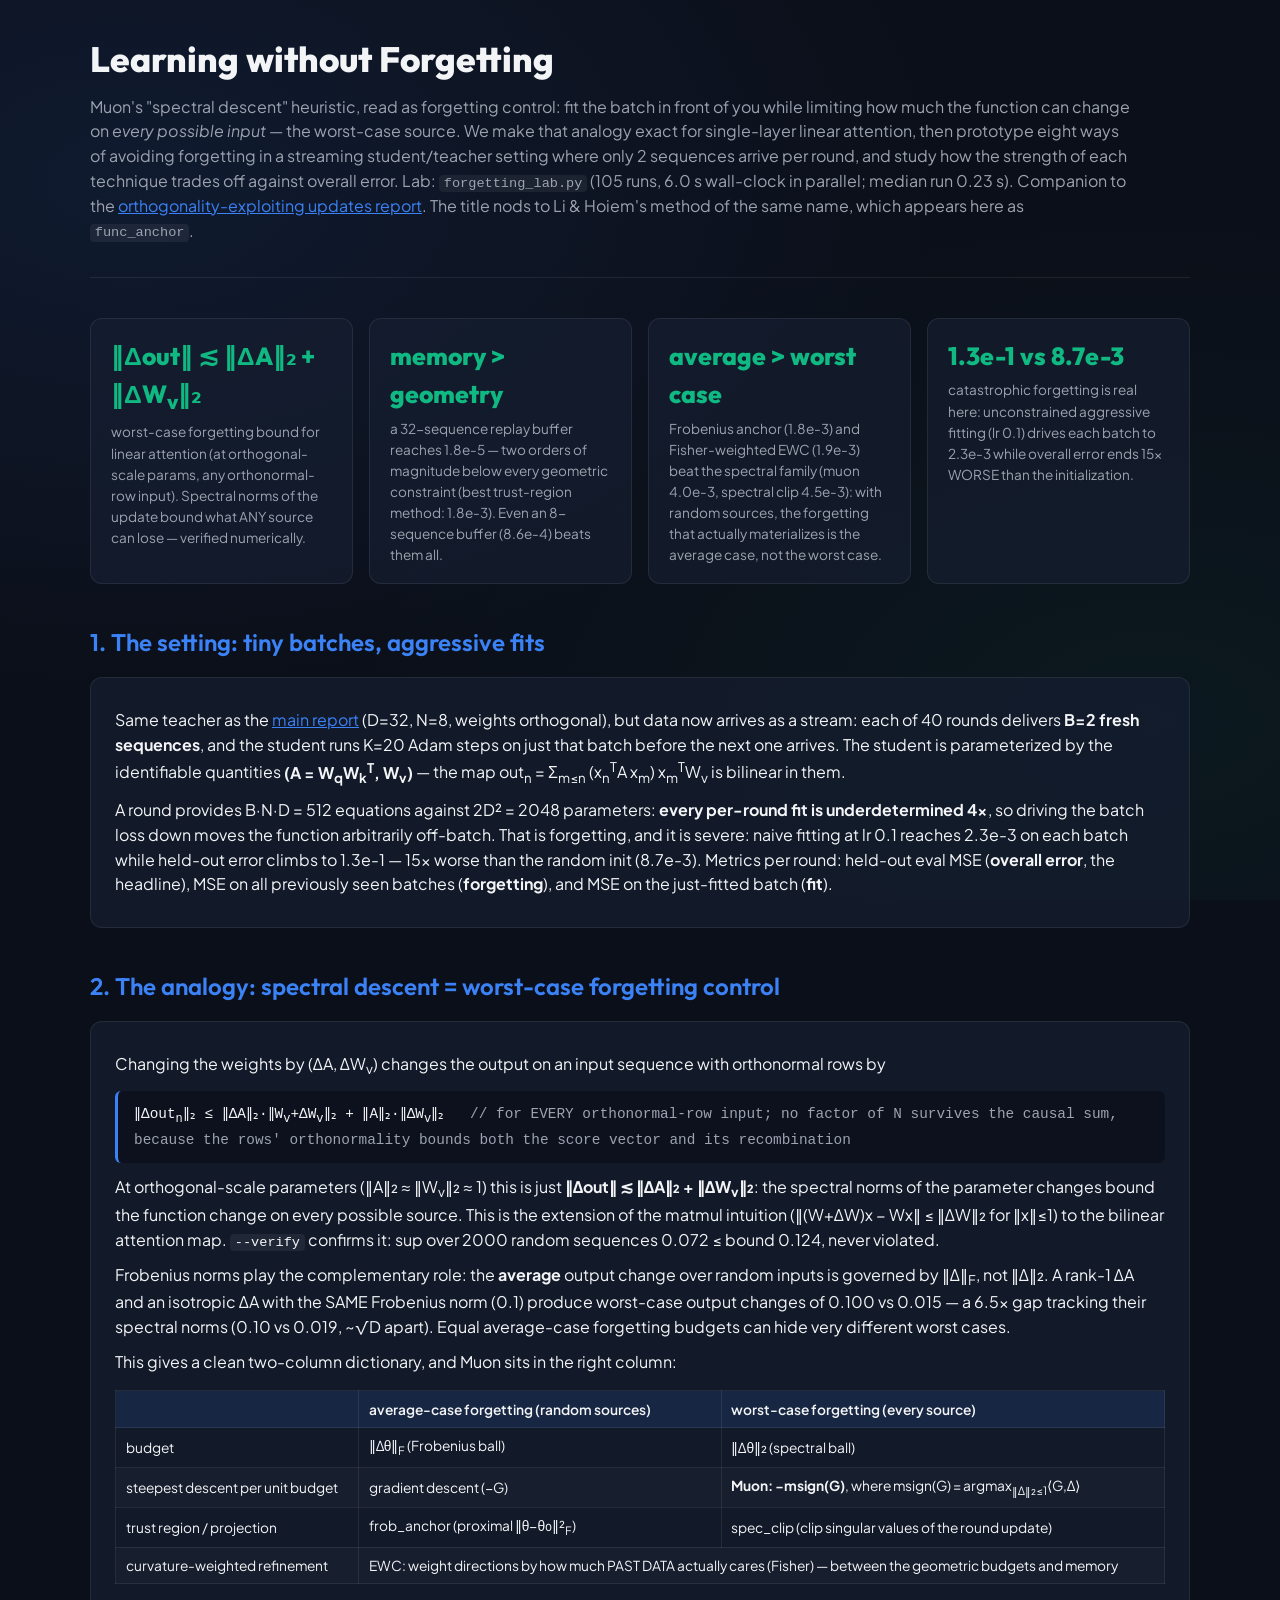
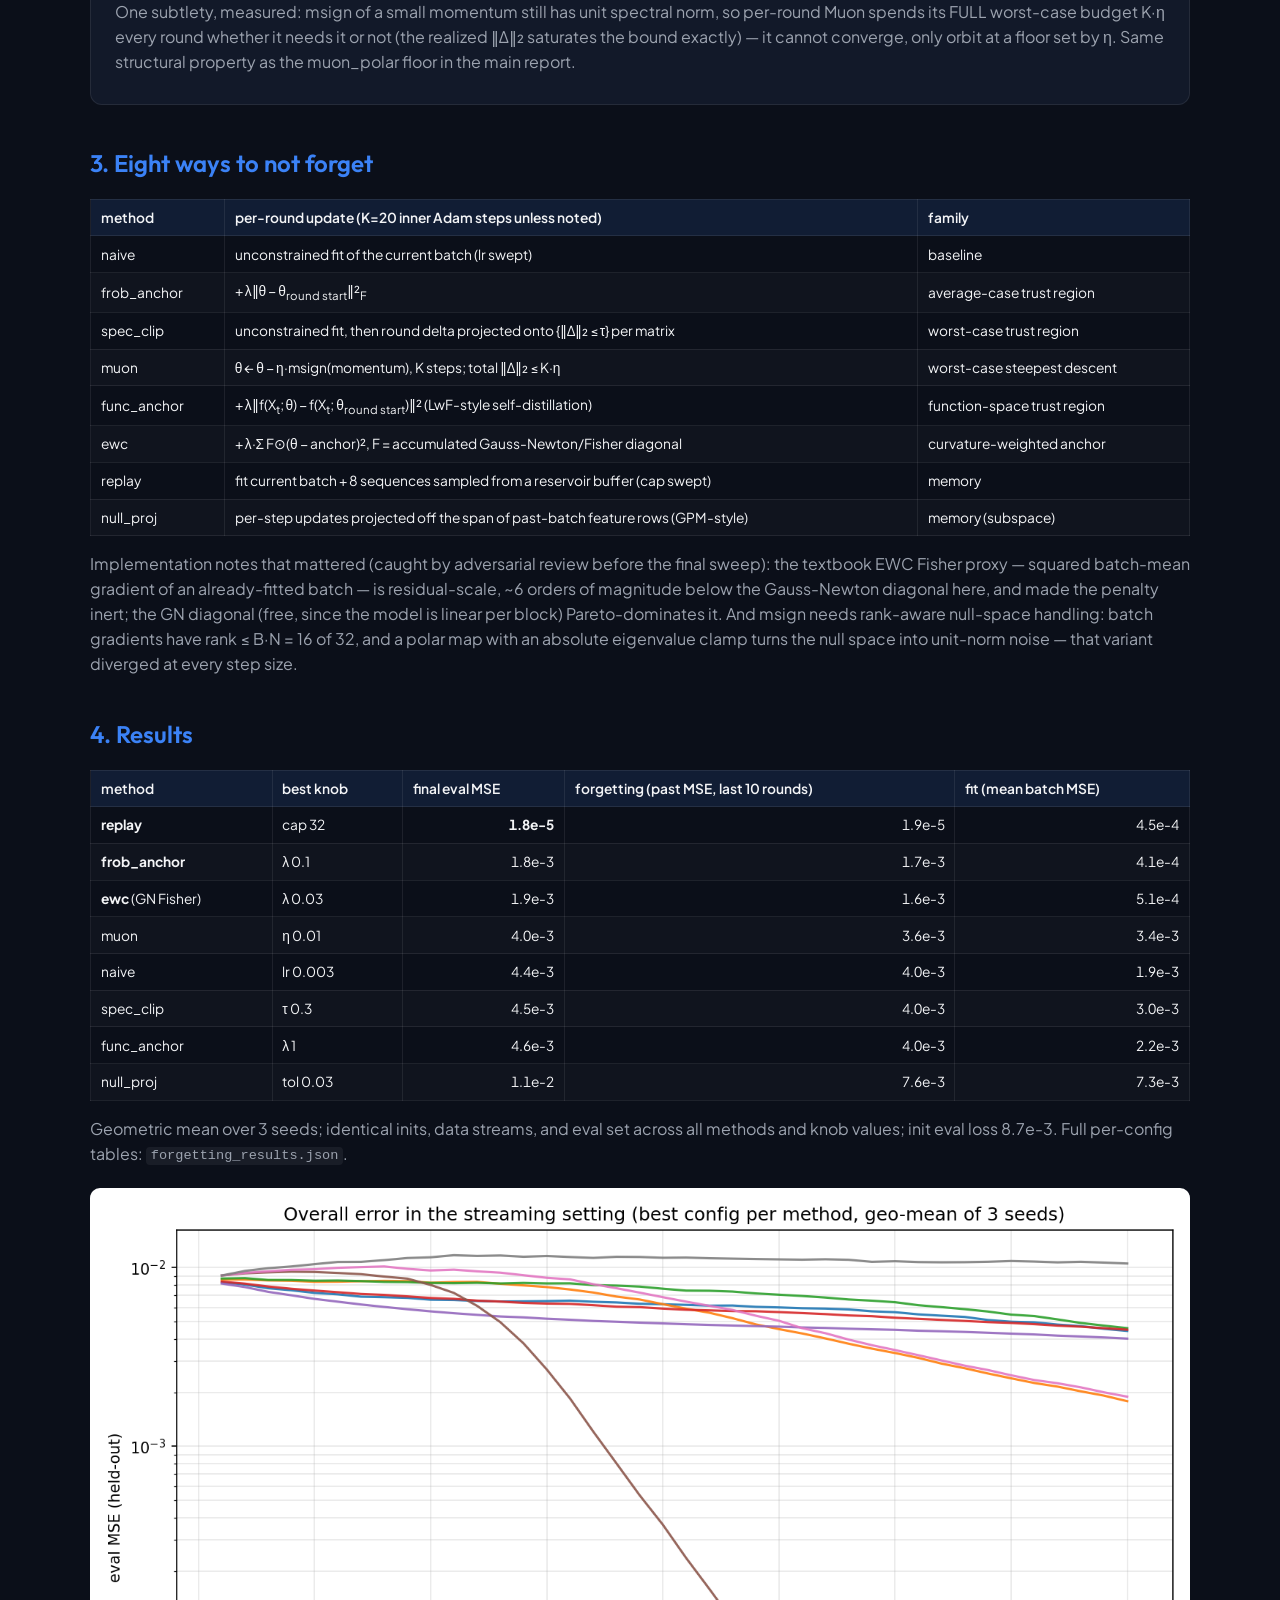
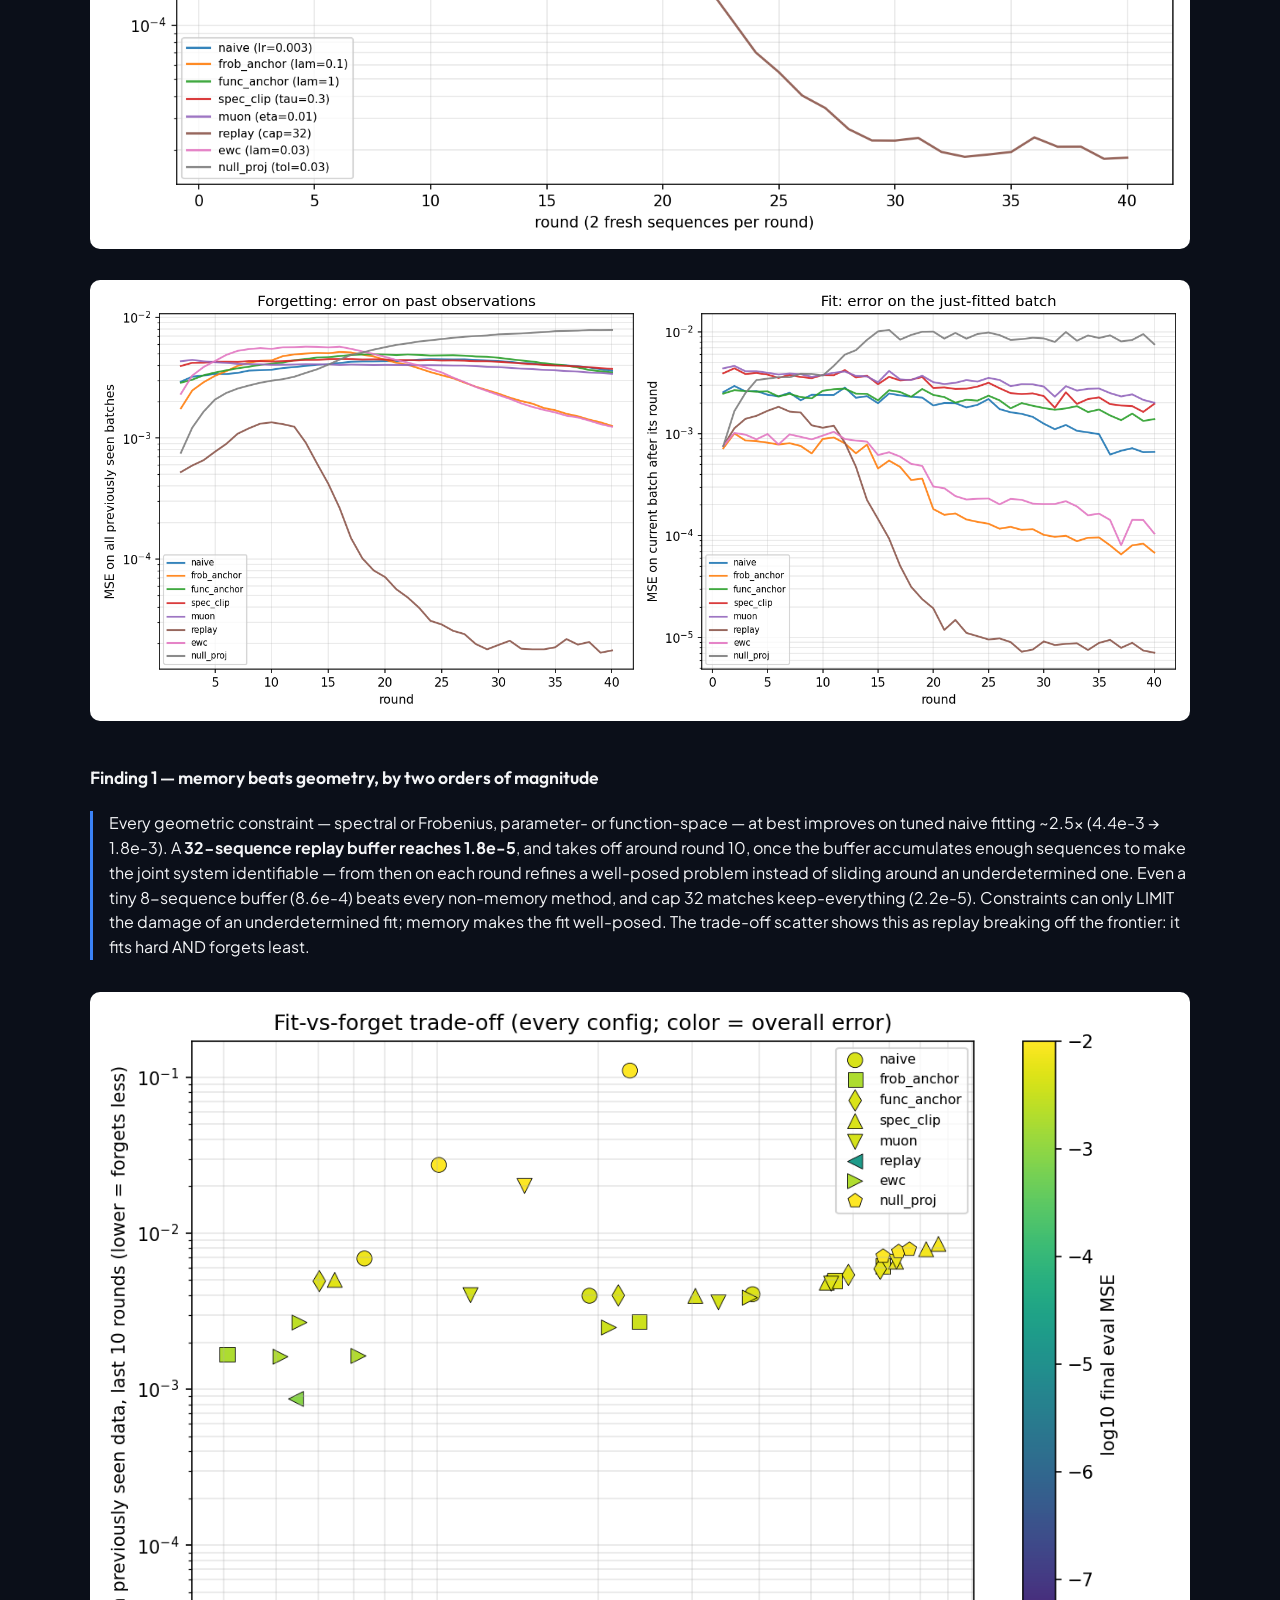
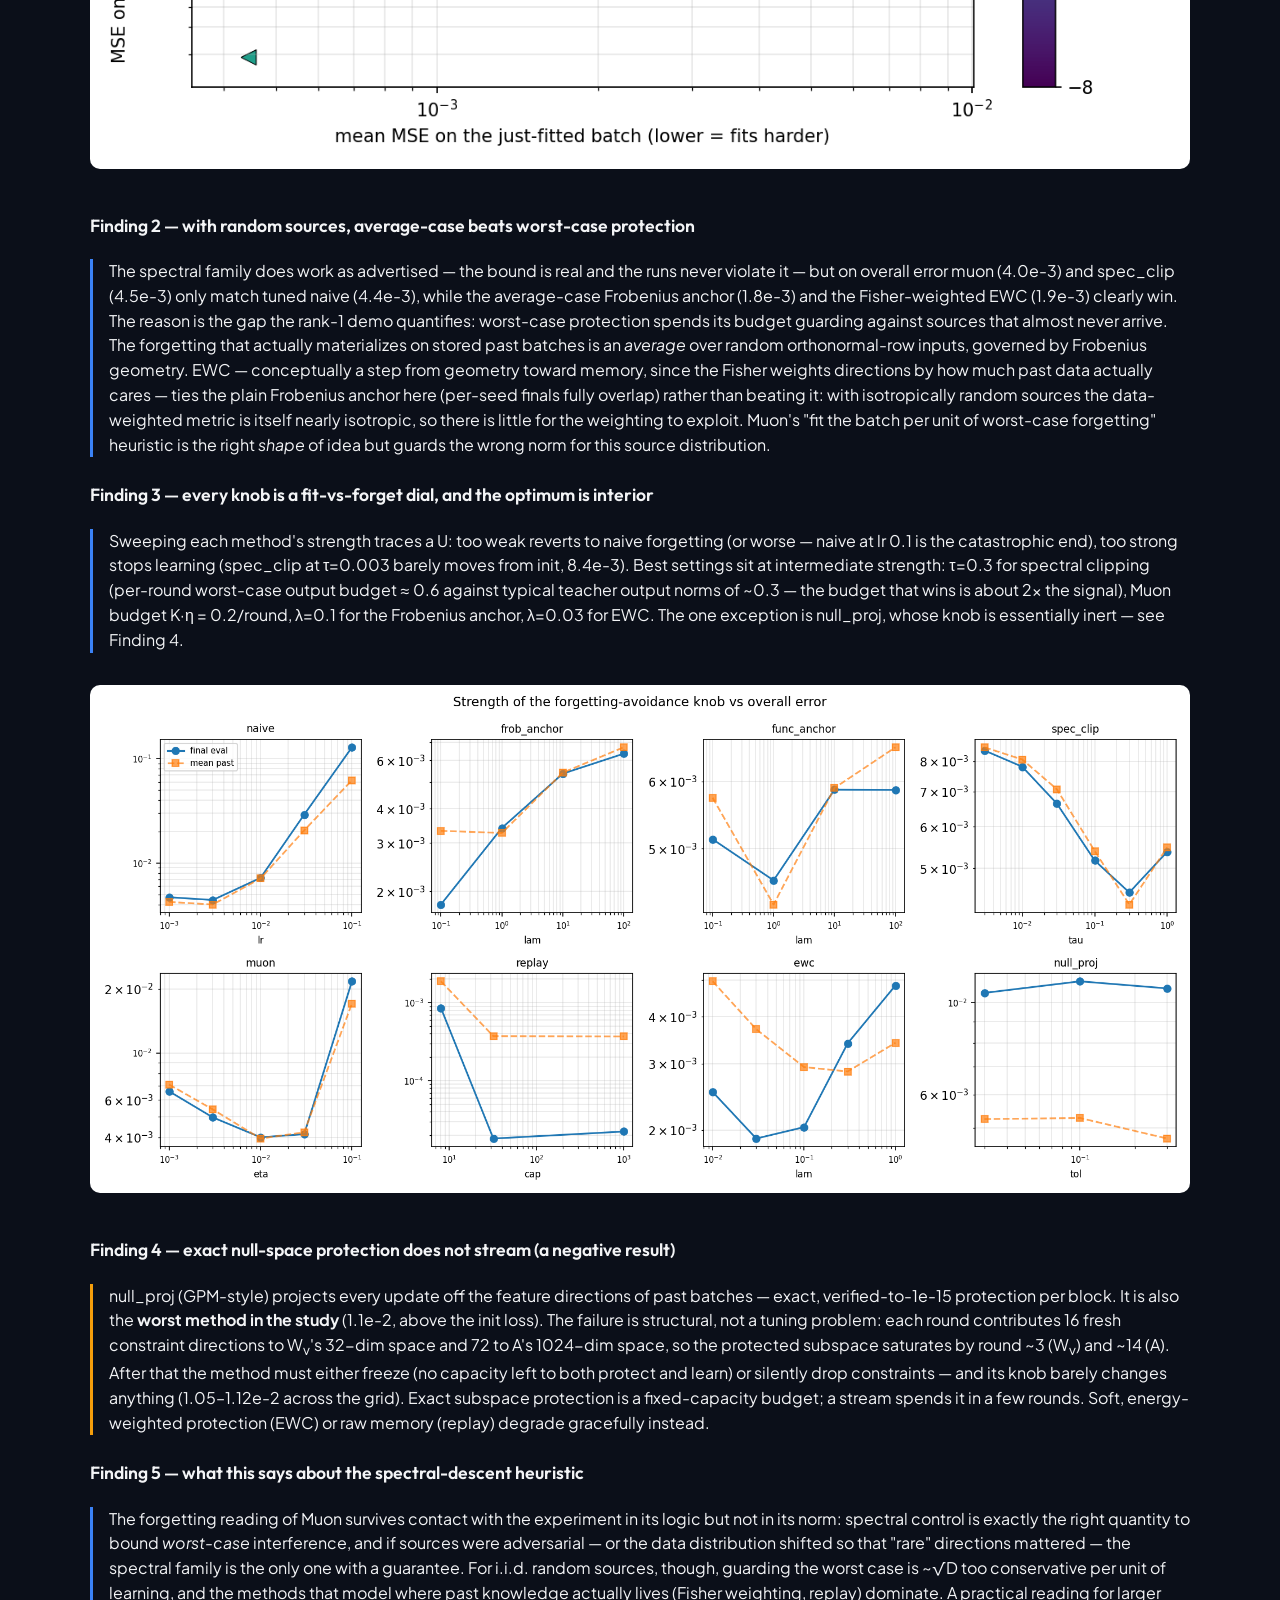
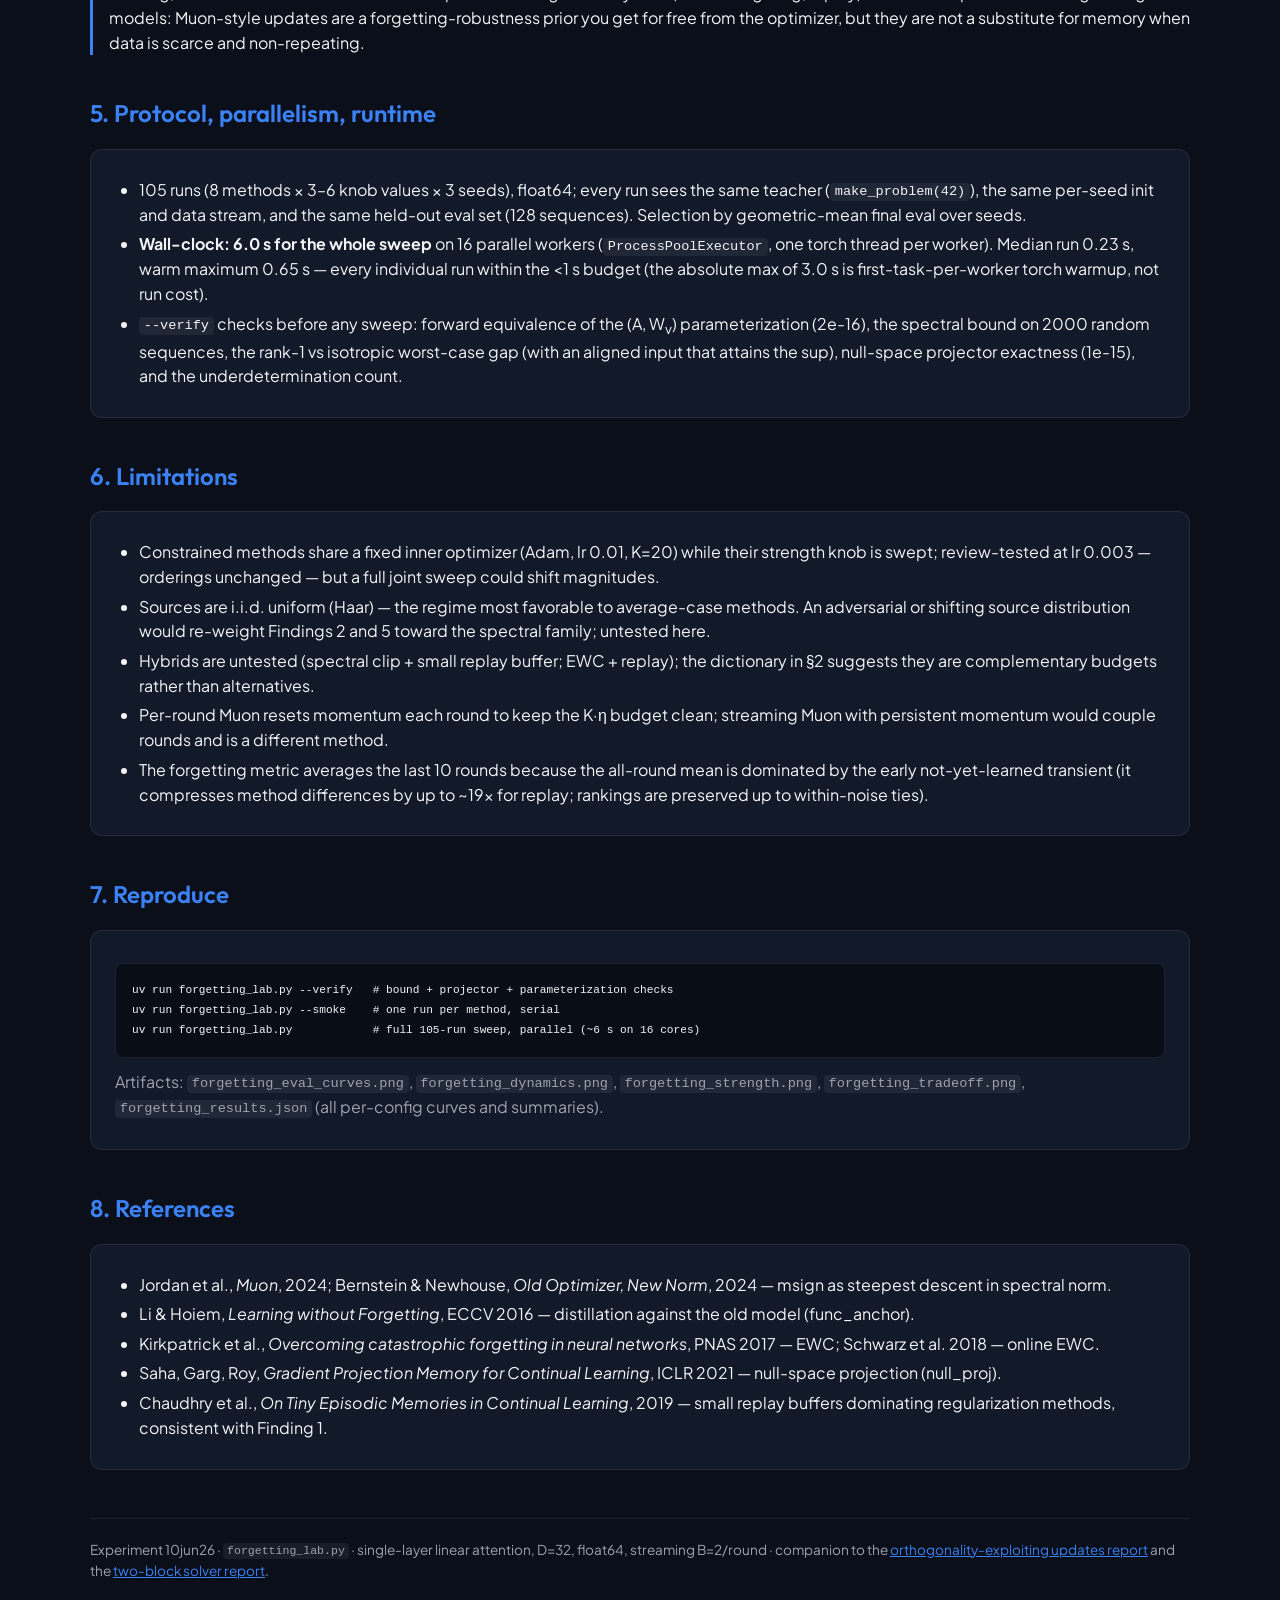
==== reports/forgetting_report.html @ 54e922e2 "Add Learning without Forgetting study (spectral descent as forgetting control) Streaming student/tea" ====
<!DOCTYPE html>
<html lang="en">
<head>
    <meta charset="UTF-8">
    <meta name="viewport" content="width=device-width, initial-scale=1.0">
    <title>Learning without Forgetting — Spectral Descent as Worst-Case Forgetting Control</title>
    <link rel="preconnect" href="https://fonts.googleapis.com">
    <link rel="preconnect" href="https://fonts.gstatic.com" crossorigin>
    <link href="https://fonts.googleapis.com/css2?family=Outfit:wght@300;400;600;800&family=Plus+Jakarta+Sans:wght@300;400;500;700&display=swap" rel="stylesheet">
    <style>
        :root {
            --bg-color: #0b0f19;
            --card-bg: rgba(22, 30, 49, 0.7);
            --card-border: rgba(255, 255, 255, 0.08);
            --text-color: #f3f4f6;
            --text-muted: #9ca3af;
            --accent-primary: #3b82f6;
            --accent-success: #10b981;
            --accent-warn: #f59e0b;
        }
        * { margin: 0; padding: 0; box-sizing: border-box; }
        body {
            background-color: var(--bg-color);
            background-image:
                radial-gradient(at 10% 20%, rgba(59, 130, 246, 0.1) 0px, transparent 50%),
                radial-gradient(at 90% 80%, rgba(16, 185, 129, 0.05) 0px, transparent 50%);
            background-attachment: fixed;
            color: var(--text-color);
            font-family: 'Plus Jakarta Sans', -apple-system, BlinkMacSystemFont, "Segoe UI", Roboto, sans-serif;
            min-height: 100vh;
            padding: 2rem;
            line-height: 1.55;
        }
        .container { max-width: 1100px; margin: 0 auto; }
        header { margin-bottom: 2.5rem; border-bottom: 1px solid var(--card-border); padding-bottom: 1.5rem; }
        h1 { font-family: 'Outfit', sans-serif; font-size: 2.2rem; font-weight: 800; }
        .subtitle { color: var(--text-muted); margin-top: 0.5rem; max-width: 65rem; }
        h2 { font-family: 'Outfit', sans-serif; font-size: 1.5rem; font-weight: 600; margin: 2.5rem 0 1rem; color: var(--accent-primary); }
        h3 { font-family: 'Outfit', sans-serif; font-size: 1.1rem; font-weight: 600; margin: 1.5rem 0 0.5rem; }
        p { margin: 0.6rem 0; }
        .muted { color: var(--text-muted); }
        .card { background: var(--card-bg); border: 1px solid var(--card-border); border-radius: 12px; padding: 1.25rem 1.5rem; margin: 1rem 0; }
        .tldr-grid { display: grid; grid-template-columns: repeat(auto-fit, minmax(240px, 1fr)); gap: 1rem; margin: 1rem 0; }
        .tldr-card { background: var(--card-bg); border: 1px solid var(--card-border); border-radius: 12px; padding: 1.1rem 1.25rem; }
        .tldr-card .big { font-family: 'Outfit', sans-serif; font-size: 1.55rem; font-weight: 800; color: var(--accent-success); }
        .tldr-card .label { color: var(--text-muted); font-size: 0.85rem; margin-top: 0.25rem; }
        table { border-collapse: collapse; width: 100%; margin: 1rem 0; font-size: 0.86rem; }
        th, td { border: 1px solid var(--card-border); padding: 0.45rem 0.6rem; text-align: left; }
        th { background: rgba(59, 130, 246, 0.12); font-weight: 600; }
        tr:nth-child(even) { background: rgba(255,255,255,0.02); }
        td.num { text-align: right; font-variant-numeric: tabular-nums; }
        code, .mono { font-family: ui-monospace, SFMono-Regular, Menlo, monospace; font-size: 0.85em;
            background: rgba(255,255,255,0.06); border-radius: 4px; padding: 0.1em 0.35em; }
        pre { background: rgba(0,0,0,0.45); border: 1px solid var(--card-border); border-radius: 8px;
            padding: 1rem; overflow-x: auto; font-size: 0.82rem; margin: 0.75rem 0; }
        pre code { background: none; padding: 0; }
        img.plot { width: 100%; border-radius: 10px; border: 1px solid var(--card-border); margin: 0.75rem 0; background: #fff; }
        .eq { background: rgba(0,0,0,0.3); border-left: 3px solid var(--accent-primary); border-radius: 6px;
            padding: 0.75rem 1rem; margin: 0.75rem 0; font-family: ui-monospace, SFMono-Regular, Menlo, monospace;
            font-size: 0.9rem; overflow-x: auto; }
        .finding { border-left: 3px solid var(--accent-primary); padding-left: 1rem; margin: 1.25rem 0; }
        .finding.warn { border-left-color: var(--accent-warn); }
        ul, ol { margin: 0.5rem 0 0.5rem 1.5rem; }
        li { margin: 0.3rem 0; }
        footer { margin-top: 3rem; border-top: 1px solid var(--card-border); padding-top: 1.25rem; color: var(--text-muted); font-size: 0.85rem; }
        a { color: var(--accent-primary); }
    </style>
</head>
<body>
<div class="container">

<header>
    <h1>Learning without Forgetting</h1>
    <p class="subtitle">
        Muon's "spectral descent" heuristic, read as forgetting control: fit the batch in front of you while
        limiting how much the function can change on <i>every possible input</i> — the worst-case source.
        We make that analogy exact for single-layer linear attention, then prototype eight ways of avoiding
        forgetting in a streaming student/teacher setting where only 2 sequences arrive per round, and study how
        the strength of each technique trades off against overall error.
        Lab: <code>forgetting_lab.py</code> (105 runs, 6.0&thinsp;s wall-clock in parallel; median run 0.23&thinsp;s).
        Companion to the <a href="ortho_updates_report.html">orthogonality-exploiting updates report</a>.
        The title nods to Li &amp; Hoiem's method of the same name, which appears here as <code>func_anchor</code>.
    </p>
</header>

<div class="tldr-grid">
    <div class="tldr-card">
        <div class="big">‖Δout‖ ≲ ‖ΔA‖₂ + ‖ΔW<sub>v</sub>‖₂</div>
        <div class="label">worst-case forgetting bound for linear attention (at orthogonal-scale params, any
        orthonormal-row input). Spectral norms of the update bound what ANY source can lose — verified numerically.</div>
    </div>
    <div class="tldr-card">
        <div class="big">memory &gt; geometry</div>
        <div class="label">a 32-sequence replay buffer reaches 1.8e-5 — two orders of magnitude below every
        geometric constraint (best trust-region method: 1.8e-3). Even an 8-sequence buffer (8.6e-4) beats them all.</div>
    </div>
    <div class="tldr-card">
        <div class="big">average &gt; worst case</div>
        <div class="label">Frobenius anchor (1.8e-3) and Fisher-weighted EWC (1.9e-3) beat the spectral family
        (muon 4.0e-3, spectral clip 4.5e-3): with random sources, the forgetting that actually materializes is
        the average case, not the worst case.</div>
    </div>
    <div class="tldr-card">
        <div class="big">1.3e-1 vs 8.7e-3</div>
        <div class="label">catastrophic forgetting is real here: unconstrained aggressive fitting (lr 0.1) drives each
        batch to 2.3e-3 while overall error ends 15x WORSE than the initialization.</div>
    </div>
</div>

<h2>1. The setting: tiny batches, aggressive fits</h2>
<div class="card">
    <p>
        Same teacher as the <a href="ortho_updates_report.html">main report</a> (D=32, N=8, weights orthogonal),
        but data now arrives as a stream: each of 40 rounds delivers <b>B=2 fresh sequences</b>, and the student
        runs K=20 Adam steps on just that batch before the next one arrives. The student is parameterized by the
        identifiable quantities <b>(A = W<sub>q</sub>W<sub>k</sub><sup>T</sup>, W<sub>v</sub>)</b> — the map
        out<sub>n</sub> = Σ<sub>m≤n</sub> (x<sub>n</sub><sup>T</sup>A x<sub>m</sub>) x<sub>m</sub><sup>T</sup>W<sub>v</sub>
        is bilinear in them.
    </p>
    <p>
        A round provides B·N·D = 512 equations against 2D² = 2048 parameters: <b>every per-round fit is
        underdetermined 4x</b>, so driving the batch loss down moves the function arbitrarily off-batch. That is
        forgetting, and it is severe: naive fitting at lr 0.1 reaches 2.3e-3 on each batch while held-out error
        climbs to 1.3e-1 — 15x worse than the random init (8.7e-3). Metrics per round: held-out eval MSE
        (<b>overall error</b>, the headline), MSE on all previously seen batches (<b>forgetting</b>), and MSE on the
        just-fitted batch (<b>fit</b>).
    </p>
</div>

<h2>2. The analogy: spectral descent = worst-case forgetting control</h2>
<div class="card">
    <p>
        Changing the weights by (ΔA, ΔW<sub>v</sub>) changes the output on an input sequence with orthonormal rows by
    </p>
    <div class="eq">‖Δout<sub>n</sub>‖₂ ≤ ‖ΔA‖₂·‖W<sub>v</sub>+ΔW<sub>v</sub>‖₂ + ‖A‖₂·‖ΔW<sub>v</sub>‖₂
        &nbsp;&nbsp;<span class="muted">// for EVERY orthonormal-row input; no factor of N survives the causal sum,
        because the rows' orthonormality bounds both the score vector and its recombination</span></div>
    <p>
        At orthogonal-scale parameters (‖A‖₂ ≈ ‖W<sub>v</sub>‖₂ ≈ 1) this is just
        <b>‖Δout‖ ≲ ‖ΔA‖₂ + ‖ΔW<sub>v</sub>‖₂</b>: the spectral norms of the parameter changes bound the
        function change on every possible source. This is the extension of the matmul intuition
        (‖(W+ΔW)x − Wx‖ ≤ ‖ΔW‖₂ for ‖x‖≤1) to the bilinear attention map. <code>--verify</code> confirms it:
        sup over 2000 random sequences 0.072 ≤ bound 0.124, never violated.
    </p>
    <p>
        Frobenius norms play the complementary role: the <b>average</b> output change over random inputs is governed
        by ‖Δ‖<sub>F</sub>, not ‖Δ‖₂. A rank-1 ΔA and an isotropic ΔA with the SAME Frobenius norm (0.1) produce
        worst-case output changes of 0.100 vs 0.015 — a 6.5x gap tracking their spectral norms (0.10 vs 0.019, ~√D apart).
        Equal average-case forgetting budgets can hide very different worst cases.
    </p>
    <p>This gives a clean two-column dictionary, and Muon sits in the right column:</p>
    <table>
        <thead><tr><th></th><th>average-case forgetting (random sources)</th><th>worst-case forgetting (every source)</th></tr></thead>
        <tbody>
        <tr><td>budget</td><td>‖Δθ‖<sub>F</sub> (Frobenius ball)</td><td>‖Δθ‖₂ (spectral ball)</td></tr>
        <tr><td>steepest descent per unit budget</td><td>gradient descent (−G)</td><td><b>Muon: −msign(G)</b>, where msign(G) = argmax<sub>‖Δ‖₂≤1</sub>⟨G,Δ⟩</td></tr>
        <tr><td>trust region / projection</td><td>frob_anchor (proximal ‖θ−θ₀‖²<sub>F</sub>)</td><td>spec_clip (clip singular values of the round update)</td></tr>
        <tr><td>curvature-weighted refinement</td><td colspan="2">EWC: weight directions by how much PAST DATA actually cares (Fisher) — between the geometric budgets and memory</td></tr>
        </tbody>
    </table>
    <p class="muted">
        One subtlety, measured: msign of a small momentum still has unit spectral norm, so per-round Muon spends its
        FULL worst-case budget K·η every round whether it needs it or not (the realized ‖Δ‖₂ saturates the bound
        exactly) — it cannot converge, only orbit at a floor set by η. Same structural property as the muon_polar
        floor in the main report.
    </p>
</div>

<h2>3. Eight ways to not forget</h2>
<table>
    <thead><tr><th>method</th><th>per-round update (K=20 inner Adam steps unless noted)</th><th>family</th></tr></thead>
    <tbody>
    <tr><td>naive</td><td>unconstrained fit of the current batch (lr swept)</td><td>baseline</td></tr>
    <tr><td>frob_anchor</td><td>+ λ‖θ − θ<sub>round start</sub>‖²<sub>F</sub></td><td>average-case trust region</td></tr>
    <tr><td>spec_clip</td><td>unconstrained fit, then round delta projected onto {‖Δ‖₂ ≤ τ} per matrix</td><td>worst-case trust region</td></tr>
    <tr><td>muon</td><td>θ ← θ − η·msign(momentum), K steps; total ‖Δ‖₂ ≤ K·η</td><td>worst-case steepest descent</td></tr>
    <tr><td>func_anchor</td><td>+ λ‖f(X<sub>t</sub>; θ) − f(X<sub>t</sub>; θ<sub>round start</sub>)‖² (LwF-style self-distillation)</td><td>function-space trust region</td></tr>
    <tr><td>ewc</td><td>+ λ·Σ F⊙(θ − anchor)², F = accumulated Gauss-Newton/Fisher diagonal</td><td>curvature-weighted anchor</td></tr>
    <tr><td>replay</td><td>fit current batch + 8 sequences sampled from a reservoir buffer (cap swept)</td><td>memory</td></tr>
    <tr><td>null_proj</td><td>per-step updates projected off the span of past-batch feature rows (GPM-style)</td><td>memory (subspace)</td></tr>
    </tbody>
</table>
<p class="muted">
    Implementation notes that mattered (caught by adversarial review before the final sweep): the textbook EWC
    Fisher proxy — squared batch-mean gradient of an already-fitted batch — is residual-scale, ~6 orders of
    magnitude below the Gauss-Newton diagonal here, and made the penalty inert; the GN diagonal (free, since the
    model is linear per block) Pareto-dominates it. And msign needs rank-aware null-space handling: batch gradients
    have rank ≤ B·N = 16 of 32, and a polar map with an absolute eigenvalue clamp turns the null space into
    unit-norm noise — that variant diverged at every step size.
</p>

<h2>4. Results</h2>
<table>
    <thead><tr><th>method</th><th>best knob</th><th class="num">final eval MSE</th>
        <th class="num">forgetting (past MSE, last 10 rounds)</th><th class="num">fit (mean batch MSE)</th></tr></thead>
    <tbody>
    <tr><td><b>replay</b></td><td>cap 32</td><td class="num"><b>1.8e-5</b></td><td class="num">1.9e-5</td><td class="num">4.5e-4</td></tr>
    <tr><td><b>frob_anchor</b></td><td>λ 0.1</td><td class="num">1.8e-3</td><td class="num">1.7e-3</td><td class="num">4.1e-4</td></tr>
    <tr><td><b>ewc</b> (GN Fisher)</td><td>λ 0.03</td><td class="num">1.9e-3</td><td class="num">1.6e-3</td><td class="num">5.1e-4</td></tr>
    <tr><td>muon</td><td>η 0.01</td><td class="num">4.0e-3</td><td class="num">3.6e-3</td><td class="num">3.4e-3</td></tr>
    <tr><td>naive</td><td>lr 0.003</td><td class="num">4.4e-3</td><td class="num">4.0e-3</td><td class="num">1.9e-3</td></tr>
    <tr><td>spec_clip</td><td>τ 0.3</td><td class="num">4.5e-3</td><td class="num">4.0e-3</td><td class="num">3.0e-3</td></tr>
    <tr><td>func_anchor</td><td>λ 1</td><td class="num">4.6e-3</td><td class="num">4.0e-3</td><td class="num">2.2e-3</td></tr>
    <tr><td>null_proj</td><td>tol 0.03</td><td class="num">1.1e-2</td><td class="num">7.6e-3</td><td class="num">7.3e-3</td></tr>
    </tbody>
</table>
<p class="muted">Geometric mean over 3 seeds; identical inits, data streams, and eval set across all methods and
knob values; init eval loss 8.7e-3. Full per-config tables: <code>forgetting_results.json</code>.</p>

<img class="plot" src="forgetting_eval_curves.png" alt="Overall error over rounds per method">
<img class="plot" src="forgetting_dynamics.png" alt="Forgetting and fit dynamics">

<h3>Finding 1 — memory beats geometry, by two orders of magnitude</h3>
<div class="finding">
    <p>
        Every geometric constraint — spectral or Frobenius, parameter- or function-space — at best improves on
        tuned naive fitting ~2.5x (4.4e-3 → 1.8e-3). A <b>32-sequence replay buffer reaches 1.8e-5</b>,
        and takes off around round 10, once the buffer accumulates enough sequences to make the joint system
        identifiable — from then on each round refines a well-posed problem instead of sliding around an
        underdetermined one. Even a tiny 8-sequence buffer (8.6e-4) beats every non-memory method, and cap 32
        matches keep-everything (2.2e-5). Constraints can only LIMIT the damage of an underdetermined fit;
        memory makes the fit well-posed. The trade-off scatter shows this as replay breaking off the frontier:
        it fits hard AND forgets least.
    </p>
</div>
<img class="plot" src="forgetting_tradeoff.png" alt="Fit vs forget trade-off across all configs">

<h3>Finding 2 — with random sources, average-case beats worst-case protection</h3>
<div class="finding">
    <p>
        The spectral family does work as advertised — the bound is real and the runs never violate it — but on
        overall error muon (4.0e-3) and spec_clip (4.5e-3) only match tuned naive (4.4e-3), while the
        average-case Frobenius anchor (1.8e-3) and the Fisher-weighted EWC (1.9e-3) clearly win.
        The reason is the gap the rank-1 demo quantifies: worst-case protection spends its budget guarding
        against sources that almost never arrive. The forgetting that actually materializes on stored past
        batches is an <i>average</i> over random orthonormal-row inputs, governed by Frobenius geometry. EWC —
        conceptually a step from geometry toward memory, since the Fisher weights directions by how much past data
        actually cares — ties the plain Frobenius anchor here (per-seed finals fully overlap) rather than beating
        it: with isotropically random sources the data-weighted metric is itself nearly isotropic, so there is
        little for the weighting to exploit. Muon's "fit the batch per unit of worst-case forgetting" heuristic is
        the right <i>shape</i> of idea but guards the wrong norm for this source distribution.
    </p>
</div>

<h3>Finding 3 — every knob is a fit-vs-forget dial, and the optimum is interior</h3>
<div class="finding">
    <p>
        Sweeping each method's strength traces a U: too weak reverts to naive forgetting (or worse — naive at lr 0.1
        is the catastrophic end), too strong stops learning (spec_clip at τ=0.003 barely moves from init, 8.4e-3).
        Best settings sit at intermediate strength: τ=0.3 for spectral clipping (per-round worst-case output budget
        ≈ 0.6 against typical teacher output norms of ~0.3 — the budget that wins is about 2x the signal),
        Muon budget K·η = 0.2/round, λ=0.1 for the Frobenius anchor, λ=0.03 for EWC. The one exception is
        null_proj, whose knob is essentially inert — see Finding 4.
    </p>
</div>
<img class="plot" src="forgetting_strength.png" alt="Strength of each knob vs overall error">

<h3>Finding 4 — exact null-space protection does not stream (a negative result)</h3>
<div class="finding warn">
    <p>
        null_proj (GPM-style) projects every update off the feature directions of past batches — exact,
        verified-to-1e-15 protection per block. It is also the <b>worst method in the study</b> (1.1e-2, above the
        init loss). The failure is structural, not a tuning problem: each round contributes 16 fresh constraint
        directions to W<sub>v</sub>'s 32-dim space and 72 to A's 1024-dim space, so the protected subspace
        saturates by round ~3 (W<sub>v</sub>) and ~14 (A). After that the method must either freeze (no capacity
        left to both protect and learn) or silently drop constraints — and its knob barely changes anything
        (1.05–1.12e-2 across the grid). Exact subspace protection is a fixed-capacity budget; a stream spends it
        in a few rounds. Soft, energy-weighted protection (EWC) or raw memory (replay) degrade gracefully instead.
    </p>
</div>

<h3>Finding 5 — what this says about the spectral-descent heuristic</h3>
<div class="finding">
    <p>
        The forgetting reading of Muon survives contact with the experiment in its logic but not in its norm:
        spectral control is exactly the right quantity to bound <i>worst-case</i> interference, and if sources were
        adversarial — or the data distribution shifted so that "rare" directions mattered — the spectral family is
        the only one with a guarantee. For i.i.d. random sources, though, guarding the worst case is ~√D too
        conservative per unit of learning, and the methods that model where past knowledge actually lives
        (Fisher weighting, replay) dominate. A practical reading for larger models: Muon-style updates are a
        forgetting-robustness prior you get for free from the optimizer, but they are not a substitute for memory
        when data is scarce and non-repeating.
    </p>
</div>

<h2>5. Protocol, parallelism, runtime</h2>
<div class="card">
    <ul>
        <li>105 runs (8 methods × 3–6 knob values × 3 seeds), float64; every run sees the same teacher
            (<code>make_problem(42)</code>), the same per-seed init and data stream, and the same held-out eval set
            (128 sequences). Selection by geometric-mean final eval over seeds.</li>
        <li><b>Wall-clock: 6.0&thinsp;s for the whole sweep</b> on 16 parallel workers
            (<code>ProcessPoolExecutor</code>, one torch thread per worker). Median run 0.23&thinsp;s, warm maximum
            0.65&thinsp;s — every individual run within the &lt;1&thinsp;s budget (the absolute max of 3.0&thinsp;s
            is first-task-per-worker torch warmup, not run cost).</li>
        <li><code>--verify</code> checks before any sweep: forward equivalence of the (A, W<sub>v</sub>)
            parameterization (2e-16), the spectral bound on 2000 random sequences, the rank-1 vs isotropic
            worst-case gap (with an aligned input that attains the sup), null-space projector exactness (1e-15),
            and the underdetermination count.</li>
    </ul>
</div>

<h2>6. Limitations</h2>
<div class="card">
    <ul>
        <li>Constrained methods share a fixed inner optimizer (Adam, lr 0.01, K=20) while their strength knob is
            swept; review-tested at lr 0.003 — orderings unchanged — but a full joint sweep could shift magnitudes.</li>
        <li>Sources are i.i.d. uniform (Haar) — the regime most favorable to average-case methods. An adversarial or
            shifting source distribution would re-weight Findings 2 and 5 toward the spectral family; untested here.</li>
        <li>Hybrids are untested (spectral clip + small replay buffer; EWC + replay); the dictionary in §2 suggests
            they are complementary budgets rather than alternatives.</li>
        <li>Per-round Muon resets momentum each round to keep the K·η budget clean; streaming Muon with persistent
            momentum would couple rounds and is a different method.</li>
        <li>The forgetting metric averages the last 10 rounds because the all-round mean is dominated by the early
            not-yet-learned transient (it compresses method differences by up to ~19x for replay; rankings are
            preserved up to within-noise ties).</li>
    </ul>
</div>

<h2>7. Reproduce</h2>
<div class="card">
<pre><code>uv run forgetting_lab.py --verify   # bound + projector + parameterization checks
uv run forgetting_lab.py --smoke    # one run per method, serial
uv run forgetting_lab.py            # full 105-run sweep, parallel (~6 s on 16 cores)</code></pre>
<p class="muted">
    Artifacts: <code>forgetting_eval_curves.png</code>, <code>forgetting_dynamics.png</code>,
    <code>forgetting_strength.png</code>, <code>forgetting_tradeoff.png</code>,
    <code>forgetting_results.json</code> (all per-config curves and summaries).
</p>
</div>

<h2>8. References</h2>
<div class="card">
<ul>
    <li>Jordan et al., <i>Muon</i>, 2024; Bernstein &amp; Newhouse, <i>Old Optimizer, New Norm</i>, 2024 — msign as steepest descent in spectral norm.</li>
    <li>Li &amp; Hoiem, <i>Learning without Forgetting</i>, ECCV 2016 — distillation against the old model (func_anchor).</li>
    <li>Kirkpatrick et al., <i>Overcoming catastrophic forgetting in neural networks</i>, PNAS 2017 — EWC; Schwarz et al. 2018 — online EWC.</li>
    <li>Saha, Garg, Roy, <i>Gradient Projection Memory for Continual Learning</i>, ICLR 2021 — null-space projection (null_proj).</li>
    <li>Chaudhry et al., <i>On Tiny Episodic Memories in Continual Learning</i>, 2019 — small replay buffers dominating regularization methods, consistent with Finding 1.</li>
</ul>
</div>

<footer>
    Experiment 10jun26 · <code>forgetting_lab.py</code> · single-layer linear attention, D=32, float64, streaming
    B=2/round · companion to the <a href="ortho_updates_report.html">orthogonality-exploiting updates report</a>
    and the <a href="two_block_report.html">two-block solver report</a>.
</footer>

</div>
</body>
</html>
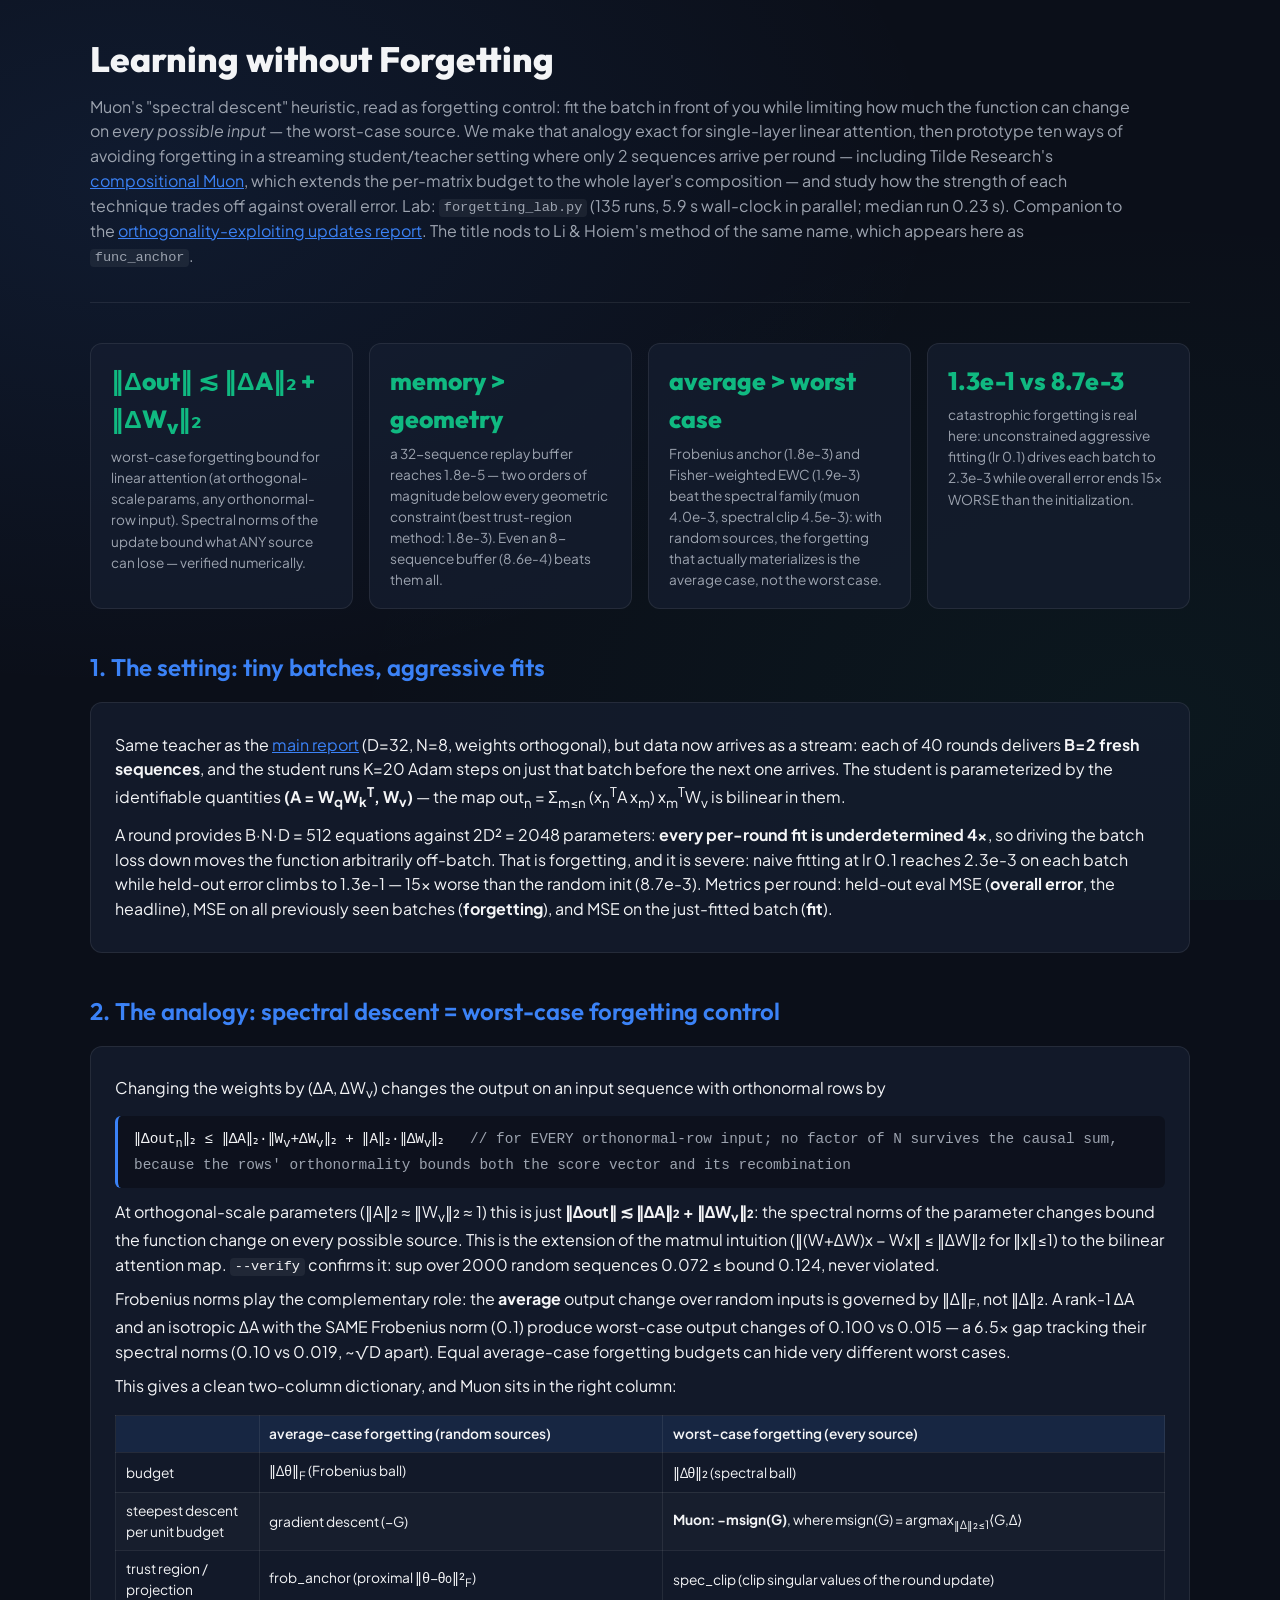
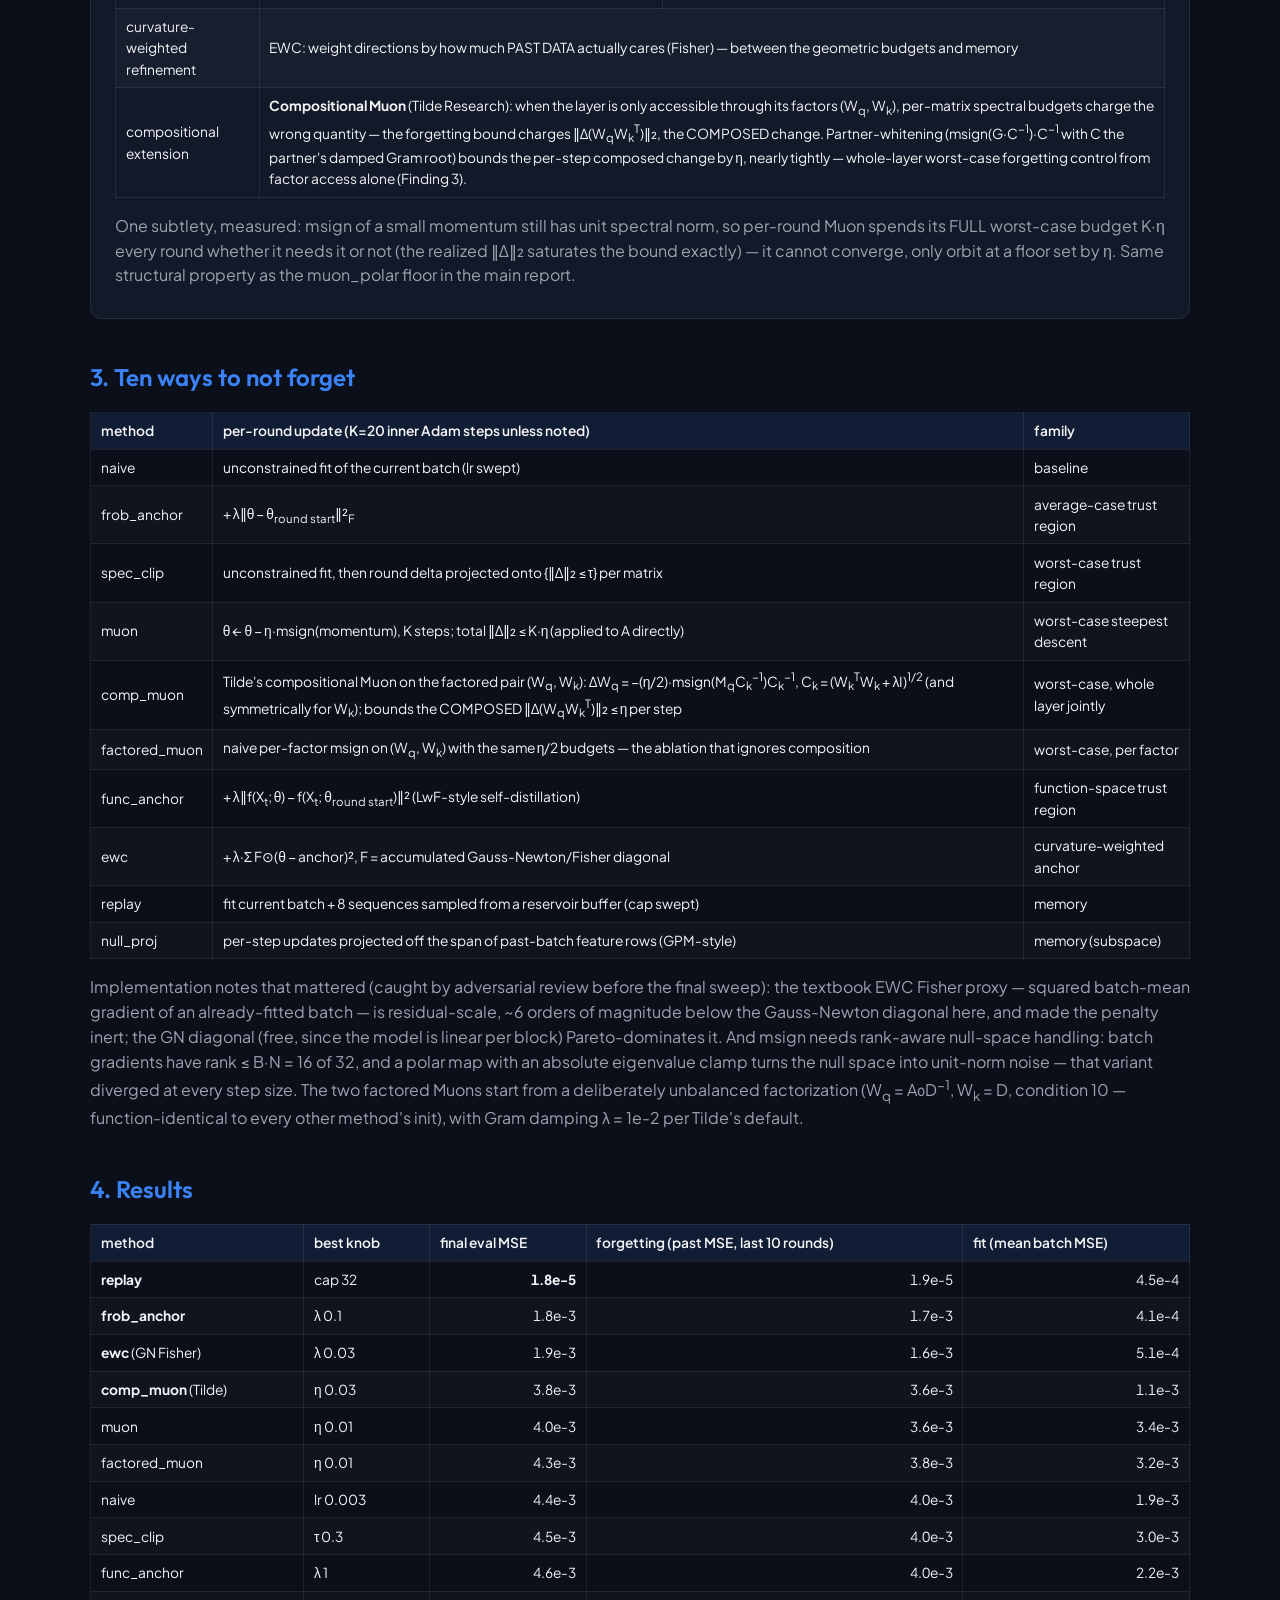
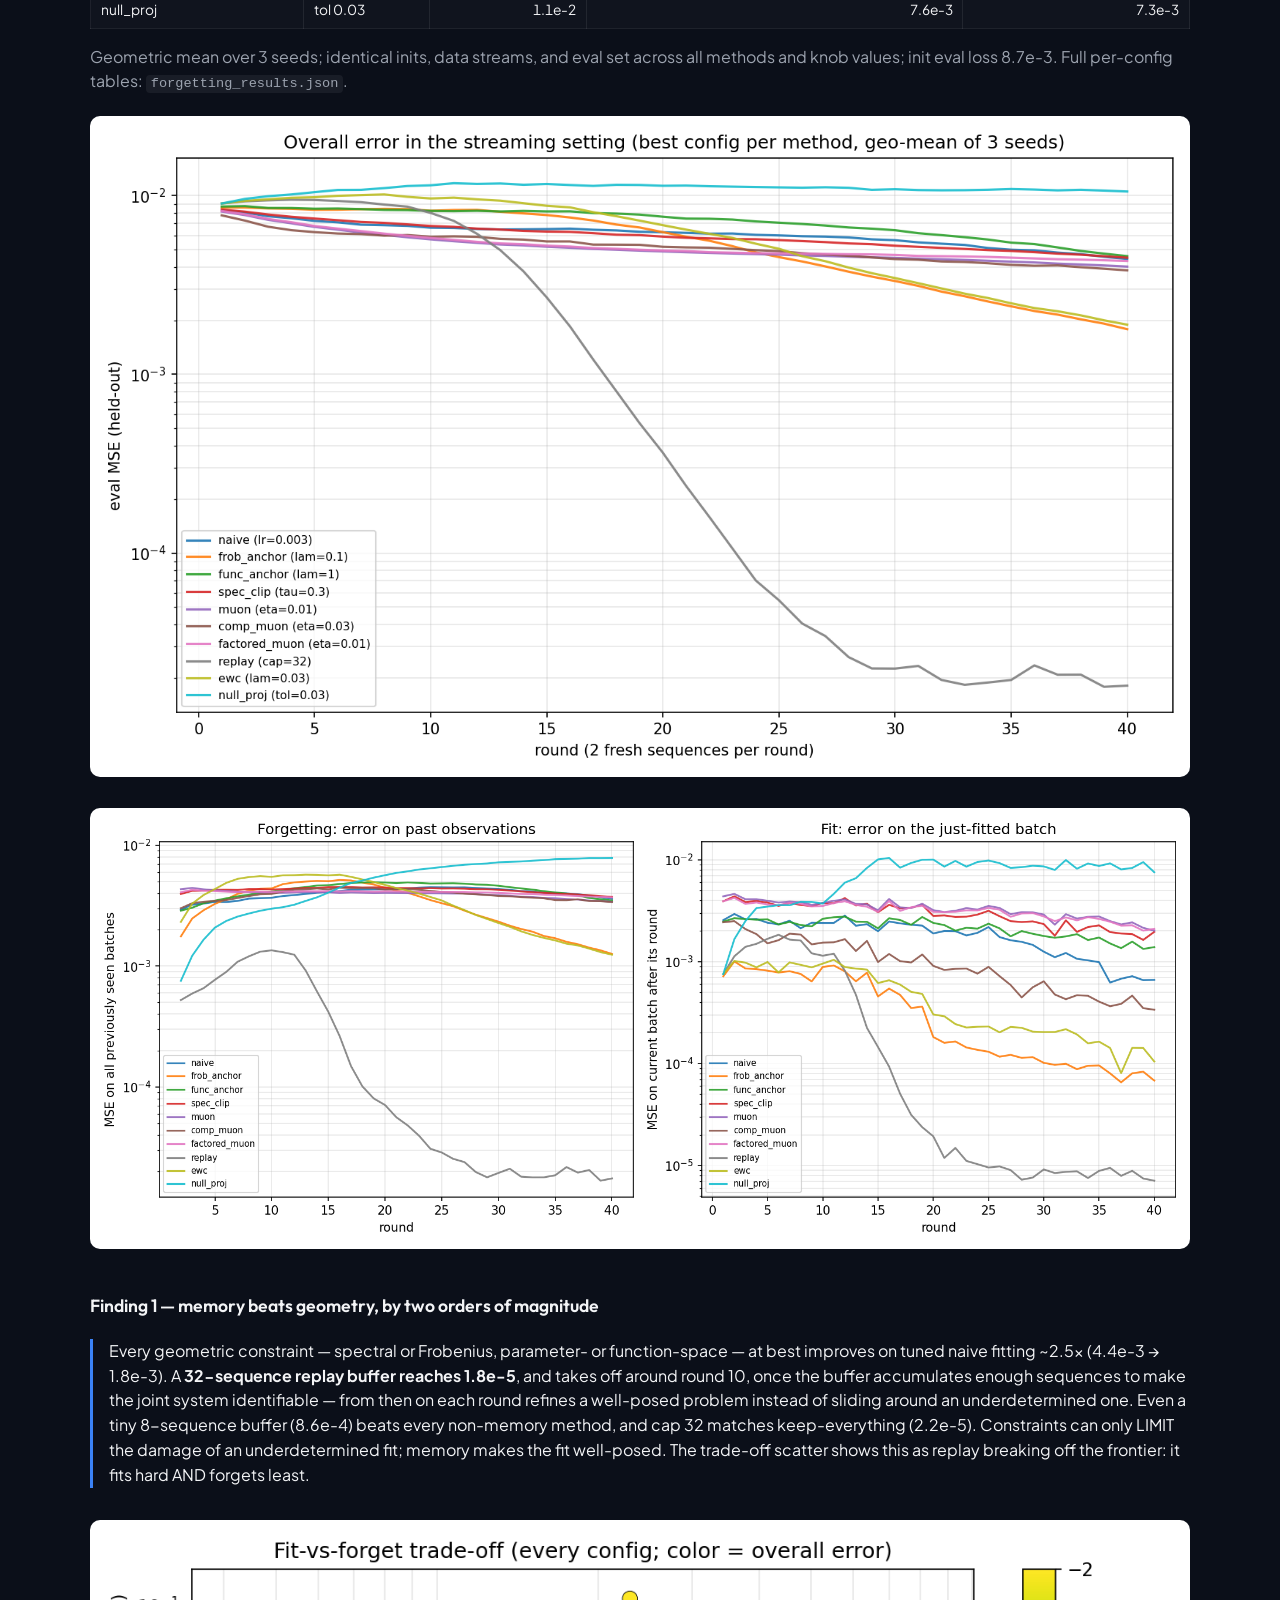
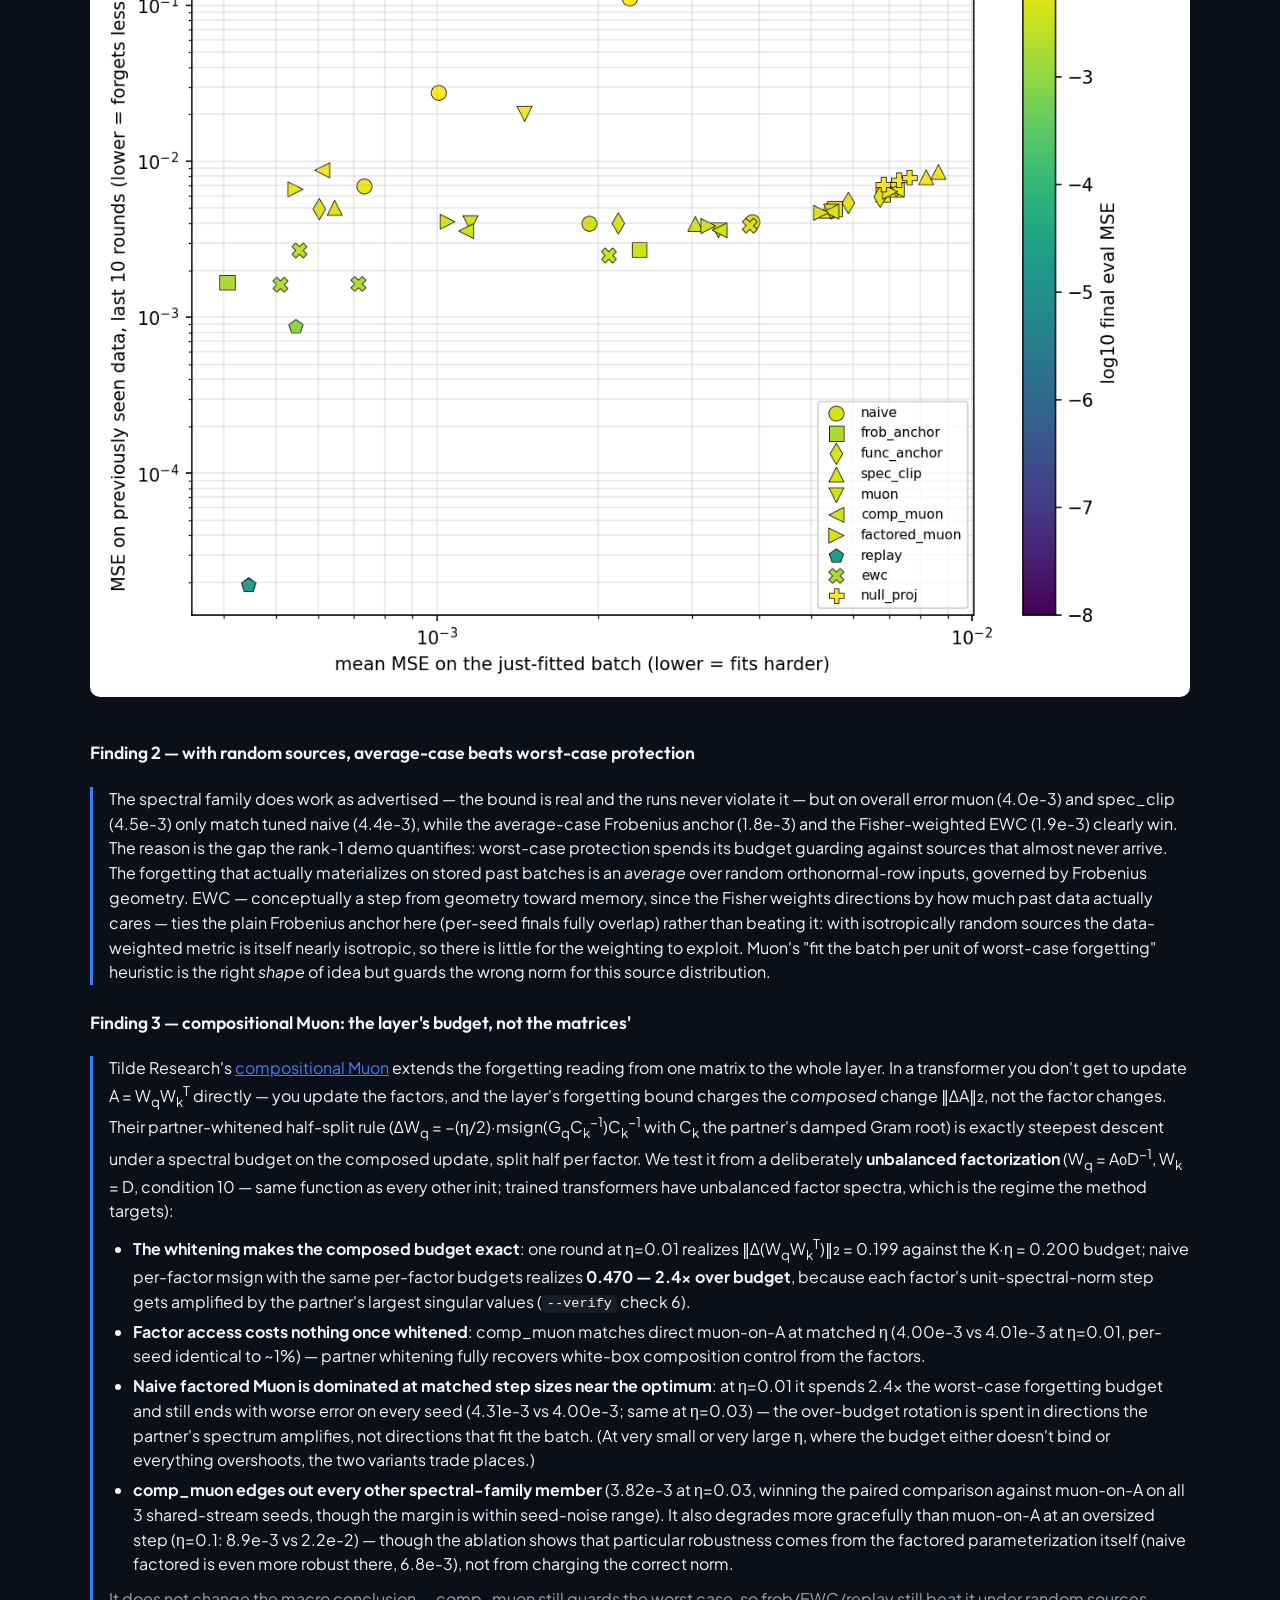
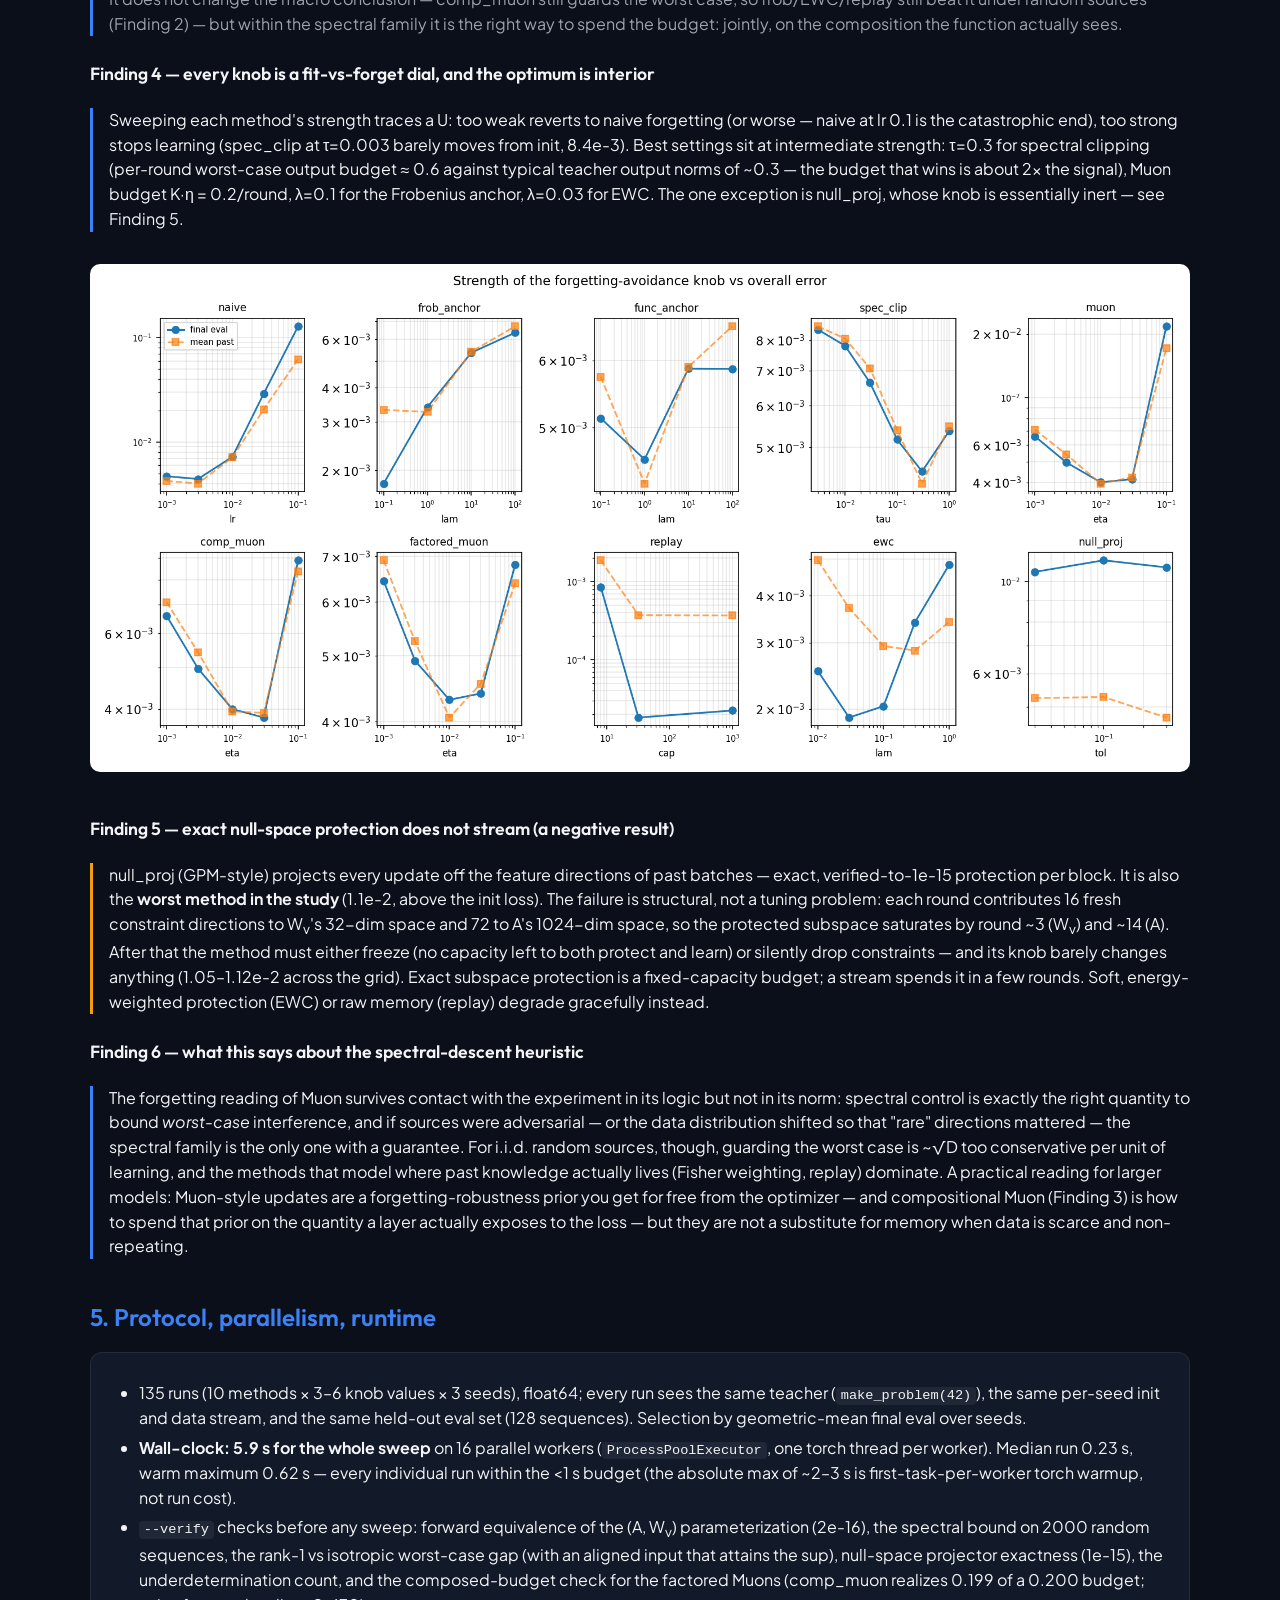
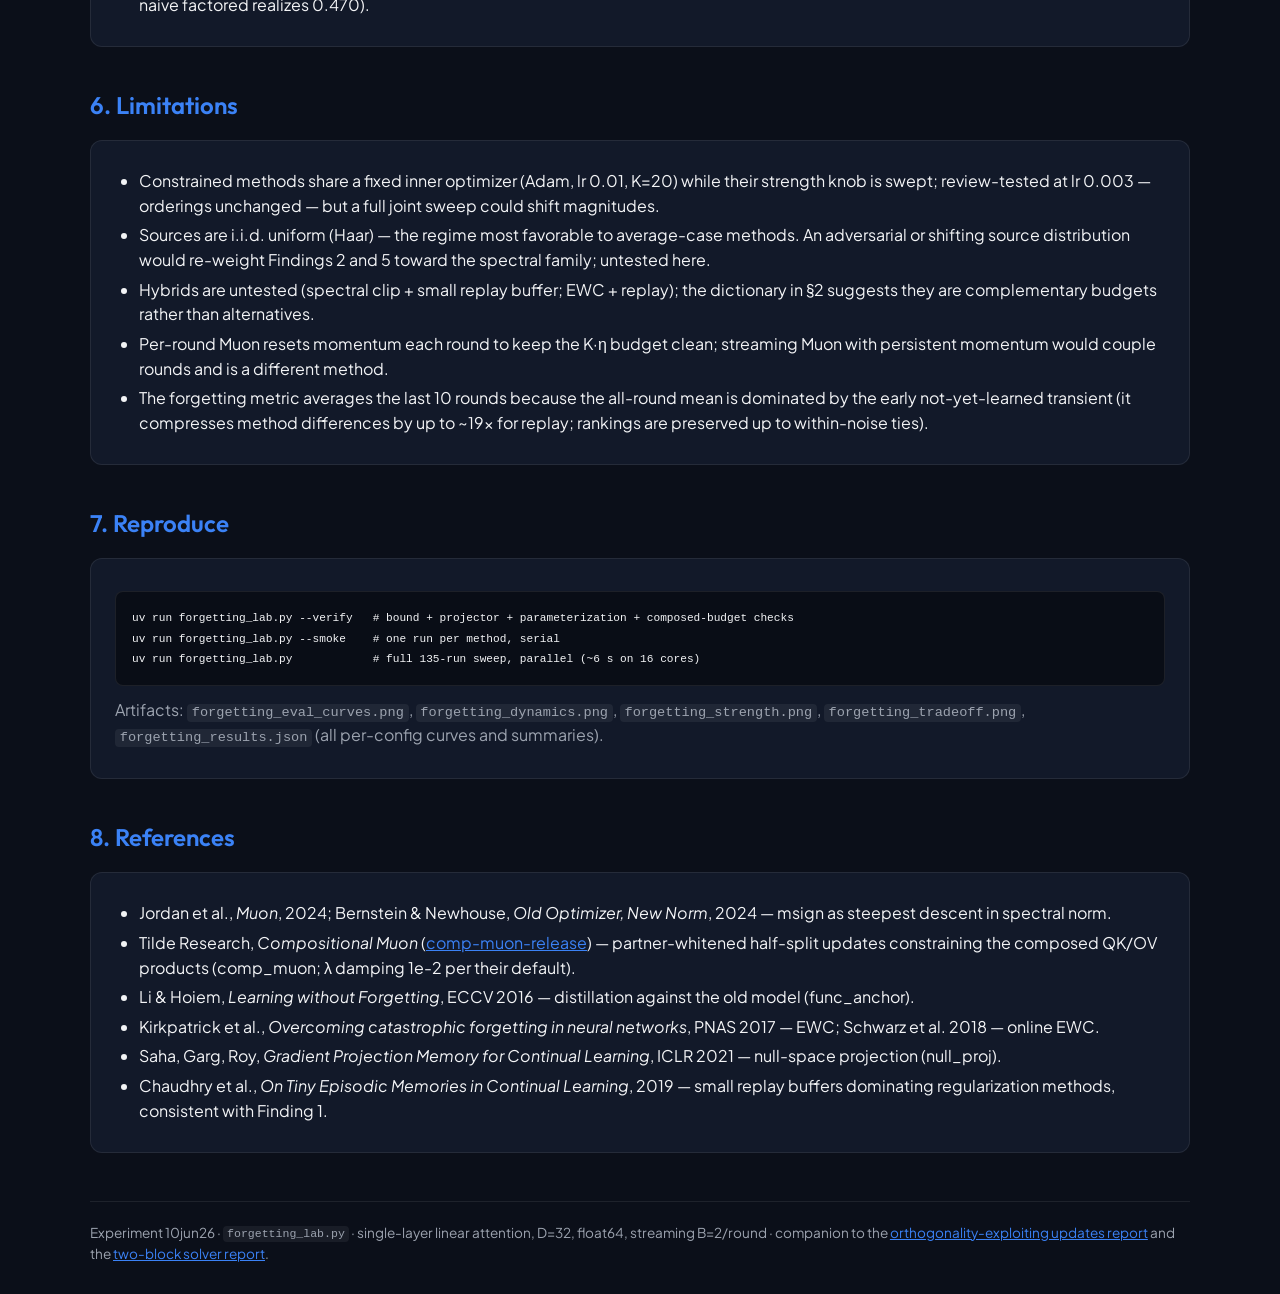
==== commit 5ef71c14: "Add Tilde compositional Muon to the forgetting study Compositional Muon (tilde-research/comp-muon-re" ====
--- a/reports/forgetting_report.html
+++ b/reports/forgetting_report.html
@@ -74,10 +74,12 @@
     <p class="subtitle">
         Muon's "spectral descent" heuristic, read as forgetting control: fit the batch in front of you while
         limiting how much the function can change on <i>every possible input</i> — the worst-case source.
-        We make that analogy exact for single-layer linear attention, then prototype eight ways of avoiding
-        forgetting in a streaming student/teacher setting where only 2 sequences arrive per round, and study how
-        the strength of each technique trades off against overall error.
-        Lab: <code>forgetting_lab.py</code> (105 runs, 6.0&thinsp;s wall-clock in parallel; median run 0.23&thinsp;s).
+        We make that analogy exact for single-layer linear attention, then prototype ten ways of avoiding
+        forgetting in a streaming student/teacher setting where only 2 sequences arrive per round — including
+        Tilde Research's <a href="https://github.com/tilde-research/comp-muon-release">compositional Muon</a>,
+        which extends the per-matrix budget to the whole layer's composition — and study how the strength of
+        each technique trades off against overall error.
+        Lab: <code>forgetting_lab.py</code> (135 runs, 5.9&thinsp;s wall-clock in parallel; median run 0.23&thinsp;s).
         Companion to the <a href="ortho_updates_report.html">orthogonality-exploiting updates report</a>.
         The title nods to Li &amp; Hoiem's method of the same name, which appears here as <code>func_anchor</code>.
     </p>
@@ -156,6 +158,11 @@
         <tr><td>steepest descent per unit budget</td><td>gradient descent (−G)</td><td><b>Muon: −msign(G)</b>, where msign(G) = argmax<sub>‖Δ‖₂≤1</sub>⟨G,Δ⟩</td></tr>
         <tr><td>trust region / projection</td><td>frob_anchor (proximal ‖θ−θ₀‖²<sub>F</sub>)</td><td>spec_clip (clip singular values of the round update)</td></tr>
         <tr><td>curvature-weighted refinement</td><td colspan="2">EWC: weight directions by how much PAST DATA actually cares (Fisher) — between the geometric budgets and memory</td></tr>
+        <tr><td>compositional extension</td><td colspan="2"><b>Compositional Muon</b> (Tilde Research): when the layer is only accessible through its
+            factors (W<sub>q</sub>, W<sub>k</sub>), per-matrix spectral budgets charge the wrong quantity — the forgetting
+            bound charges ‖Δ(W<sub>q</sub>W<sub>k</sub><sup>T</sup>)‖₂, the COMPOSED change. Partner-whitening
+            (msign(G·C<sup>−1</sup>)·C<sup>−1</sup> with C the partner's damped Gram root) bounds the per-step composed
+            change by η, nearly tightly — whole-layer worst-case forgetting control from factor access alone (Finding 3).</td></tr>
         </tbody>
     </table>
     <p class="muted">
@@ -166,14 +173,19 @@
     </p>
 </div>
 
-<h2>3. Eight ways to not forget</h2>
+<h2>3. Ten ways to not forget</h2>
 <table>
     <thead><tr><th>method</th><th>per-round update (K=20 inner Adam steps unless noted)</th><th>family</th></tr></thead>
     <tbody>
     <tr><td>naive</td><td>unconstrained fit of the current batch (lr swept)</td><td>baseline</td></tr>
     <tr><td>frob_anchor</td><td>+ λ‖θ − θ<sub>round start</sub>‖²<sub>F</sub></td><td>average-case trust region</td></tr>
     <tr><td>spec_clip</td><td>unconstrained fit, then round delta projected onto {‖Δ‖₂ ≤ τ} per matrix</td><td>worst-case trust region</td></tr>
-    <tr><td>muon</td><td>θ ← θ − η·msign(momentum), K steps; total ‖Δ‖₂ ≤ K·η</td><td>worst-case steepest descent</td></tr>
+    <tr><td>muon</td><td>θ ← θ − η·msign(momentum), K steps; total ‖Δ‖₂ ≤ K·η (applied to A directly)</td><td>worst-case steepest descent</td></tr>
+    <tr><td>comp_muon</td><td>Tilde's compositional Muon on the factored pair (W<sub>q</sub>, W<sub>k</sub>):
+        ΔW<sub>q</sub> = −(η/2)·msign(M<sub>q</sub>C<sub>k</sub><sup>−1</sup>)C<sub>k</sub><sup>−1</sup>,
+        C<sub>k</sub> = (W<sub>k</sub><sup>T</sup>W<sub>k</sub> + λI)<sup>1/2</sup> (and symmetrically for W<sub>k</sub>);
+        bounds the COMPOSED ‖Δ(W<sub>q</sub>W<sub>k</sub><sup>T</sup>)‖₂ ≤ η per step</td><td>worst-case, whole layer jointly</td></tr>
+    <tr><td>factored_muon</td><td>naive per-factor msign on (W<sub>q</sub>, W<sub>k</sub>) with the same η/2 budgets — the ablation that ignores composition</td><td>worst-case, per factor</td></tr>
     <tr><td>func_anchor</td><td>+ λ‖f(X<sub>t</sub>; θ) − f(X<sub>t</sub>; θ<sub>round start</sub>)‖² (LwF-style self-distillation)</td><td>function-space trust region</td></tr>
     <tr><td>ewc</td><td>+ λ·Σ F⊙(θ − anchor)², F = accumulated Gauss-Newton/Fisher diagonal</td><td>curvature-weighted anchor</td></tr>
     <tr><td>replay</td><td>fit current batch + 8 sequences sampled from a reservoir buffer (cap swept)</td><td>memory</td></tr>
@@ -186,7 +198,9 @@
     magnitude below the Gauss-Newton diagonal here, and made the penalty inert; the GN diagonal (free, since the
     model is linear per block) Pareto-dominates it. And msign needs rank-aware null-space handling: batch gradients
     have rank ≤ B·N = 16 of 32, and a polar map with an absolute eigenvalue clamp turns the null space into
-    unit-norm noise — that variant diverged at every step size.
+    unit-norm noise — that variant diverged at every step size. The two factored Muons start from a deliberately
+    unbalanced factorization (W<sub>q</sub> = A₀D<sup>−1</sup>, W<sub>k</sub> = D, condition 10 — function-identical
+    to every other method's init), with Gram damping λ = 1e-2 per Tilde's default.
 </p>
 
 <h2>4. Results</h2>
@@ -197,7 +211,9 @@
     <tr><td><b>replay</b></td><td>cap 32</td><td class="num"><b>1.8e-5</b></td><td class="num">1.9e-5</td><td class="num">4.5e-4</td></tr>
     <tr><td><b>frob_anchor</b></td><td>λ 0.1</td><td class="num">1.8e-3</td><td class="num">1.7e-3</td><td class="num">4.1e-4</td></tr>
     <tr><td><b>ewc</b> (GN Fisher)</td><td>λ 0.03</td><td class="num">1.9e-3</td><td class="num">1.6e-3</td><td class="num">5.1e-4</td></tr>
+    <tr><td><b>comp_muon</b> (Tilde)</td><td>η 0.03</td><td class="num">3.8e-3</td><td class="num">3.6e-3</td><td class="num">1.1e-3</td></tr>
     <tr><td>muon</td><td>η 0.01</td><td class="num">4.0e-3</td><td class="num">3.6e-3</td><td class="num">3.4e-3</td></tr>
+    <tr><td>factored_muon</td><td>η 0.01</td><td class="num">4.3e-3</td><td class="num">3.8e-3</td><td class="num">3.2e-3</td></tr>
     <tr><td>naive</td><td>lr 0.003</td><td class="num">4.4e-3</td><td class="num">4.0e-3</td><td class="num">1.9e-3</td></tr>
     <tr><td>spec_clip</td><td>τ 0.3</td><td class="num">4.5e-3</td><td class="num">4.0e-3</td><td class="num">3.0e-3</td></tr>
     <tr><td>func_anchor</td><td>λ 1</td><td class="num">4.6e-3</td><td class="num">4.0e-3</td><td class="num">2.2e-3</td></tr>
@@ -242,7 +258,48 @@
     </p>
 </div>
 
-<h3>Finding 3 — every knob is a fit-vs-forget dial, and the optimum is interior</h3>
+<h3>Finding 3 — compositional Muon: the layer's budget, not the matrices'</h3>
+<div class="finding">
+    <p>
+        Tilde Research's <a href="https://github.com/tilde-research/comp-muon-release">compositional Muon</a>
+        extends the forgetting reading from one matrix to the whole layer. In a transformer you don't get to
+        update A = W<sub>q</sub>W<sub>k</sub><sup>T</sup> directly — you update the factors, and the layer's
+        forgetting bound charges the <i>composed</i> change ‖ΔA‖₂, not the factor changes. Their
+        partner-whitened half-split rule (ΔW<sub>q</sub> = −(η/2)·msign(G<sub>q</sub>C<sub>k</sub><sup>−1</sup>)C<sub>k</sub><sup>−1</sup>
+        with C<sub>k</sub> the partner's damped Gram root) is exactly steepest descent under a spectral budget on
+        the composed update, split half per factor. We test it from a deliberately <b>unbalanced factorization</b>
+        (W<sub>q</sub> = A₀D<sup>−1</sup>, W<sub>k</sub> = D, condition 10 — same function as every other init;
+        trained transformers have unbalanced factor spectra, which is the regime the method targets):
+    </p>
+    <ul>
+        <li><b>The whitening makes the composed budget exact</b>: one round at η=0.01 realizes
+            ‖Δ(W<sub>q</sub>W<sub>k</sub><sup>T</sup>)‖₂ = 0.199 against the K·η = 0.200 budget; naive per-factor
+            msign with the same per-factor budgets realizes <b>0.470 — 2.4x over budget</b>, because each factor's
+            unit-spectral-norm step gets amplified by the partner's largest singular values
+            (<code>--verify</code> check 6).</li>
+        <li><b>Factor access costs nothing once whitened</b>: comp_muon matches direct muon-on-A at matched η
+            (4.00e-3 vs 4.01e-3 at η=0.01, per-seed identical to ~1%) — partner whitening fully recovers
+            white-box composition control from the factors.</li>
+        <li><b>Naive factored Muon is dominated at matched step sizes near the optimum</b>: at η=0.01 it spends
+            2.4x the worst-case forgetting budget and still ends with worse error on every seed (4.31e-3 vs
+            4.00e-3; same at η=0.03) — the over-budget rotation is spent in directions the partner's spectrum
+            amplifies, not directions that fit the batch. (At very small or very large η, where the budget either
+            doesn't bind or everything overshoots, the two variants trade places.)</li>
+        <li><b>comp_muon edges out every other spectral-family member</b> (3.82e-3 at η=0.03, winning the paired
+            comparison against muon-on-A on all 3 shared-stream seeds, though the margin is within seed-noise
+            range). It also degrades more gracefully than muon-on-A at an oversized step (η=0.1: 8.9e-3 vs
+            2.2e-2) — though the ablation shows that particular robustness comes from the factored
+            parameterization itself (naive factored is even more robust there, 6.8e-3), not from charging the
+            correct norm.</li>
+    </ul>
+    <p class="muted">
+        It does not change the macro conclusion — comp_muon still guards the worst case, so frob/EWC/replay still
+        beat it under random sources (Finding 2) — but within the spectral family it is the right way to spend the
+        budget: jointly, on the composition the function actually sees.
+    </p>
+</div>
+
+<h3>Finding 4 — every knob is a fit-vs-forget dial, and the optimum is interior</h3>
 <div class="finding">
     <p>
         Sweeping each method's strength traces a U: too weak reverts to naive forgetting (or worse — naive at lr 0.1
@@ -250,12 +307,12 @@
         Best settings sit at intermediate strength: τ=0.3 for spectral clipping (per-round worst-case output budget
         ≈ 0.6 against typical teacher output norms of ~0.3 — the budget that wins is about 2x the signal),
         Muon budget K·η = 0.2/round, λ=0.1 for the Frobenius anchor, λ=0.03 for EWC. The one exception is
-        null_proj, whose knob is essentially inert — see Finding 4.
+        null_proj, whose knob is essentially inert — see Finding 5.
     </p>
 </div>
 <img class="plot" src="forgetting_strength.png" alt="Strength of each knob vs overall error">
 
-<h3>Finding 4 — exact null-space protection does not stream (a negative result)</h3>
+<h3>Finding 5 — exact null-space protection does not stream (a negative result)</h3>
 <div class="finding warn">
     <p>
         null_proj (GPM-style) projects every update off the feature directions of past batches — exact,
@@ -269,7 +326,7 @@
     </p>
 </div>
 
-<h3>Finding 5 — what this says about the spectral-descent heuristic</h3>
+<h3>Finding 6 — what this says about the spectral-descent heuristic</h3>
 <div class="finding">
     <p>
         The forgetting reading of Muon survives contact with the experiment in its logic but not in its norm:
@@ -278,25 +335,27 @@
         the only one with a guarantee. For i.i.d. random sources, though, guarding the worst case is ~√D too
         conservative per unit of learning, and the methods that model where past knowledge actually lives
         (Fisher weighting, replay) dominate. A practical reading for larger models: Muon-style updates are a
-        forgetting-robustness prior you get for free from the optimizer, but they are not a substitute for memory
-        when data is scarce and non-repeating.
+        forgetting-robustness prior you get for free from the optimizer — and compositional Muon (Finding 3) is
+        how to spend that prior on the quantity a layer actually exposes to the loss — but they are not a
+        substitute for memory when data is scarce and non-repeating.
     </p>
 </div>
 
 <h2>5. Protocol, parallelism, runtime</h2>
 <div class="card">
     <ul>
-        <li>105 runs (8 methods × 3–6 knob values × 3 seeds), float64; every run sees the same teacher
+        <li>135 runs (10 methods × 3–6 knob values × 3 seeds), float64; every run sees the same teacher
             (<code>make_problem(42)</code>), the same per-seed init and data stream, and the same held-out eval set
             (128 sequences). Selection by geometric-mean final eval over seeds.</li>
-        <li><b>Wall-clock: 6.0&thinsp;s for the whole sweep</b> on 16 parallel workers
+        <li><b>Wall-clock: 5.9&thinsp;s for the whole sweep</b> on 16 parallel workers
             (<code>ProcessPoolExecutor</code>, one torch thread per worker). Median run 0.23&thinsp;s, warm maximum
-            0.65&thinsp;s — every individual run within the &lt;1&thinsp;s budget (the absolute max of 3.0&thinsp;s
+            0.62&thinsp;s — every individual run within the &lt;1&thinsp;s budget (the absolute max of ~2–3&thinsp;s
             is first-task-per-worker torch warmup, not run cost).</li>
         <li><code>--verify</code> checks before any sweep: forward equivalence of the (A, W<sub>v</sub>)
             parameterization (2e-16), the spectral bound on 2000 random sequences, the rank-1 vs isotropic
             worst-case gap (with an aligned input that attains the sup), null-space projector exactness (1e-15),
-            and the underdetermination count.</li>
+            the underdetermination count, and the composed-budget check for the factored Muons
+            (comp_muon realizes 0.199 of a 0.200 budget; naive factored realizes 0.470).</li>
     </ul>
 </div>
 
@@ -319,9 +378,9 @@
 
 <h2>7. Reproduce</h2>
 <div class="card">
-<pre><code>uv run forgetting_lab.py --verify   # bound + projector + parameterization checks
+<pre><code>uv run forgetting_lab.py --verify   # bound + projector + parameterization + composed-budget checks
 uv run forgetting_lab.py --smoke    # one run per method, serial
-uv run forgetting_lab.py            # full 105-run sweep, parallel (~6 s on 16 cores)</code></pre>
+uv run forgetting_lab.py            # full 135-run sweep, parallel (~6 s on 16 cores)</code></pre>
 <p class="muted">
     Artifacts: <code>forgetting_eval_curves.png</code>, <code>forgetting_dynamics.png</code>,
     <code>forgetting_strength.png</code>, <code>forgetting_tradeoff.png</code>,
@@ -333,6 +392,8 @@
 <div class="card">
 <ul>
     <li>Jordan et al., <i>Muon</i>, 2024; Bernstein &amp; Newhouse, <i>Old Optimizer, New Norm</i>, 2024 — msign as steepest descent in spectral norm.</li>
+    <li>Tilde Research, <i>Compositional Muon</i> (<a href="https://github.com/tilde-research/comp-muon-release">comp-muon-release</a>) —
+        partner-whitened half-split updates constraining the composed QK/OV products (comp_muon; λ damping 1e-2 per their default).</li>
     <li>Li &amp; Hoiem, <i>Learning without Forgetting</i>, ECCV 2016 — distillation against the old model (func_anchor).</li>
     <li>Kirkpatrick et al., <i>Overcoming catastrophic forgetting in neural networks</i>, PNAS 2017 — EWC; Schwarz et al. 2018 — online EWC.</li>
     <li>Saha, Garg, Roy, <i>Gradient Projection Memory for Continual Learning</i>, ICLR 2021 — null-space projection (null_proj).</li>
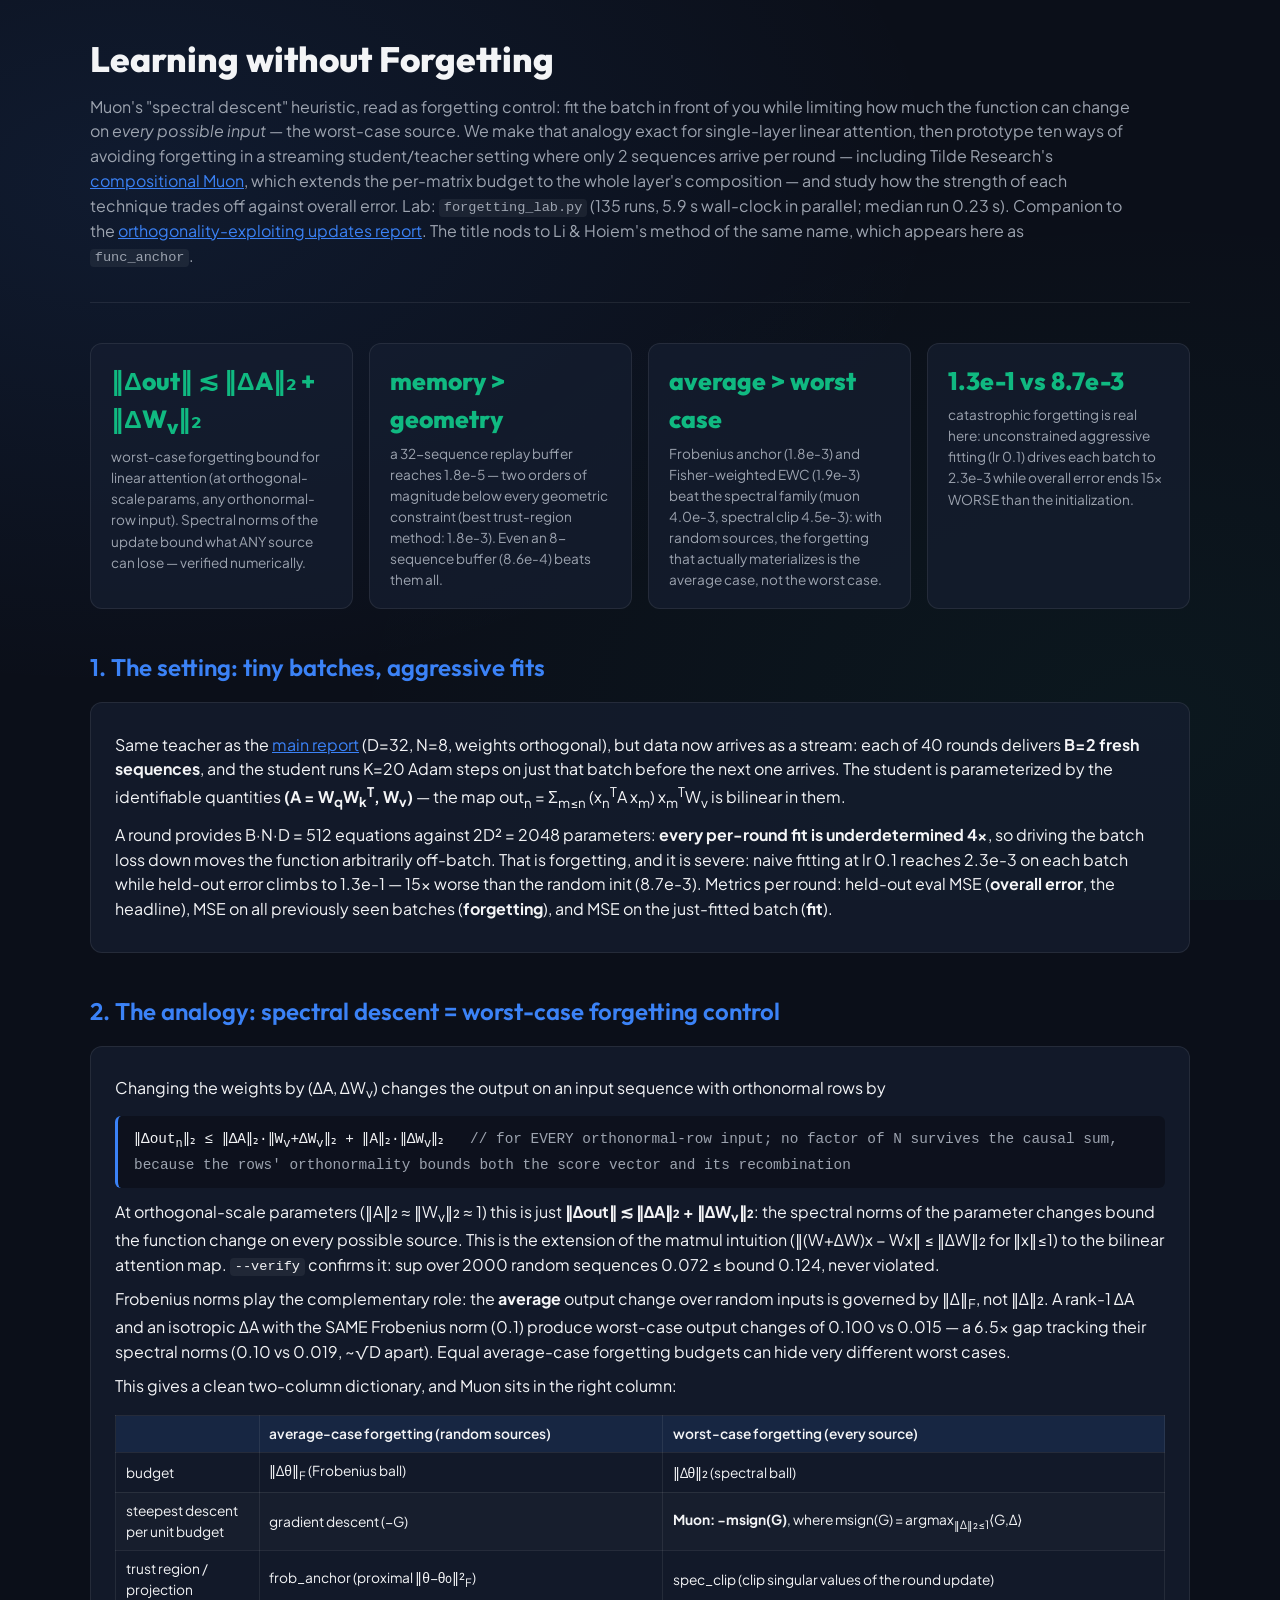
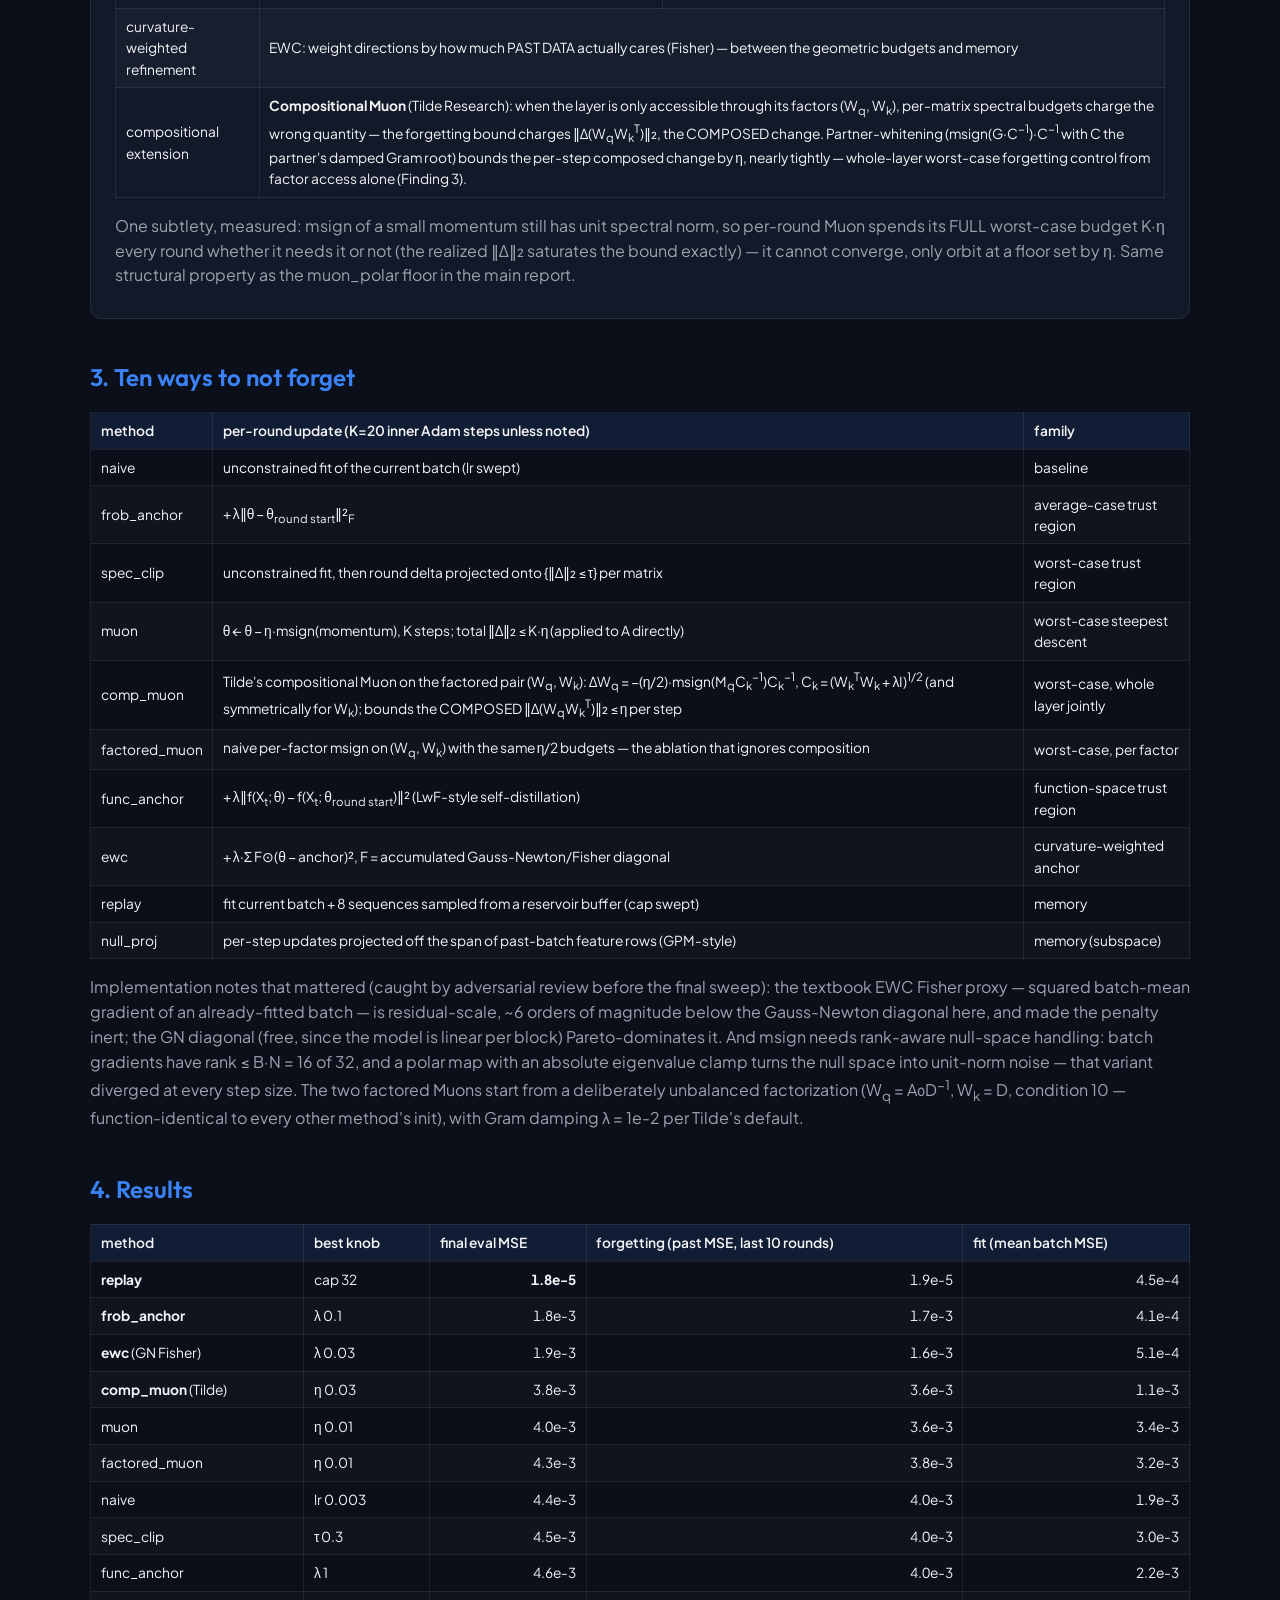
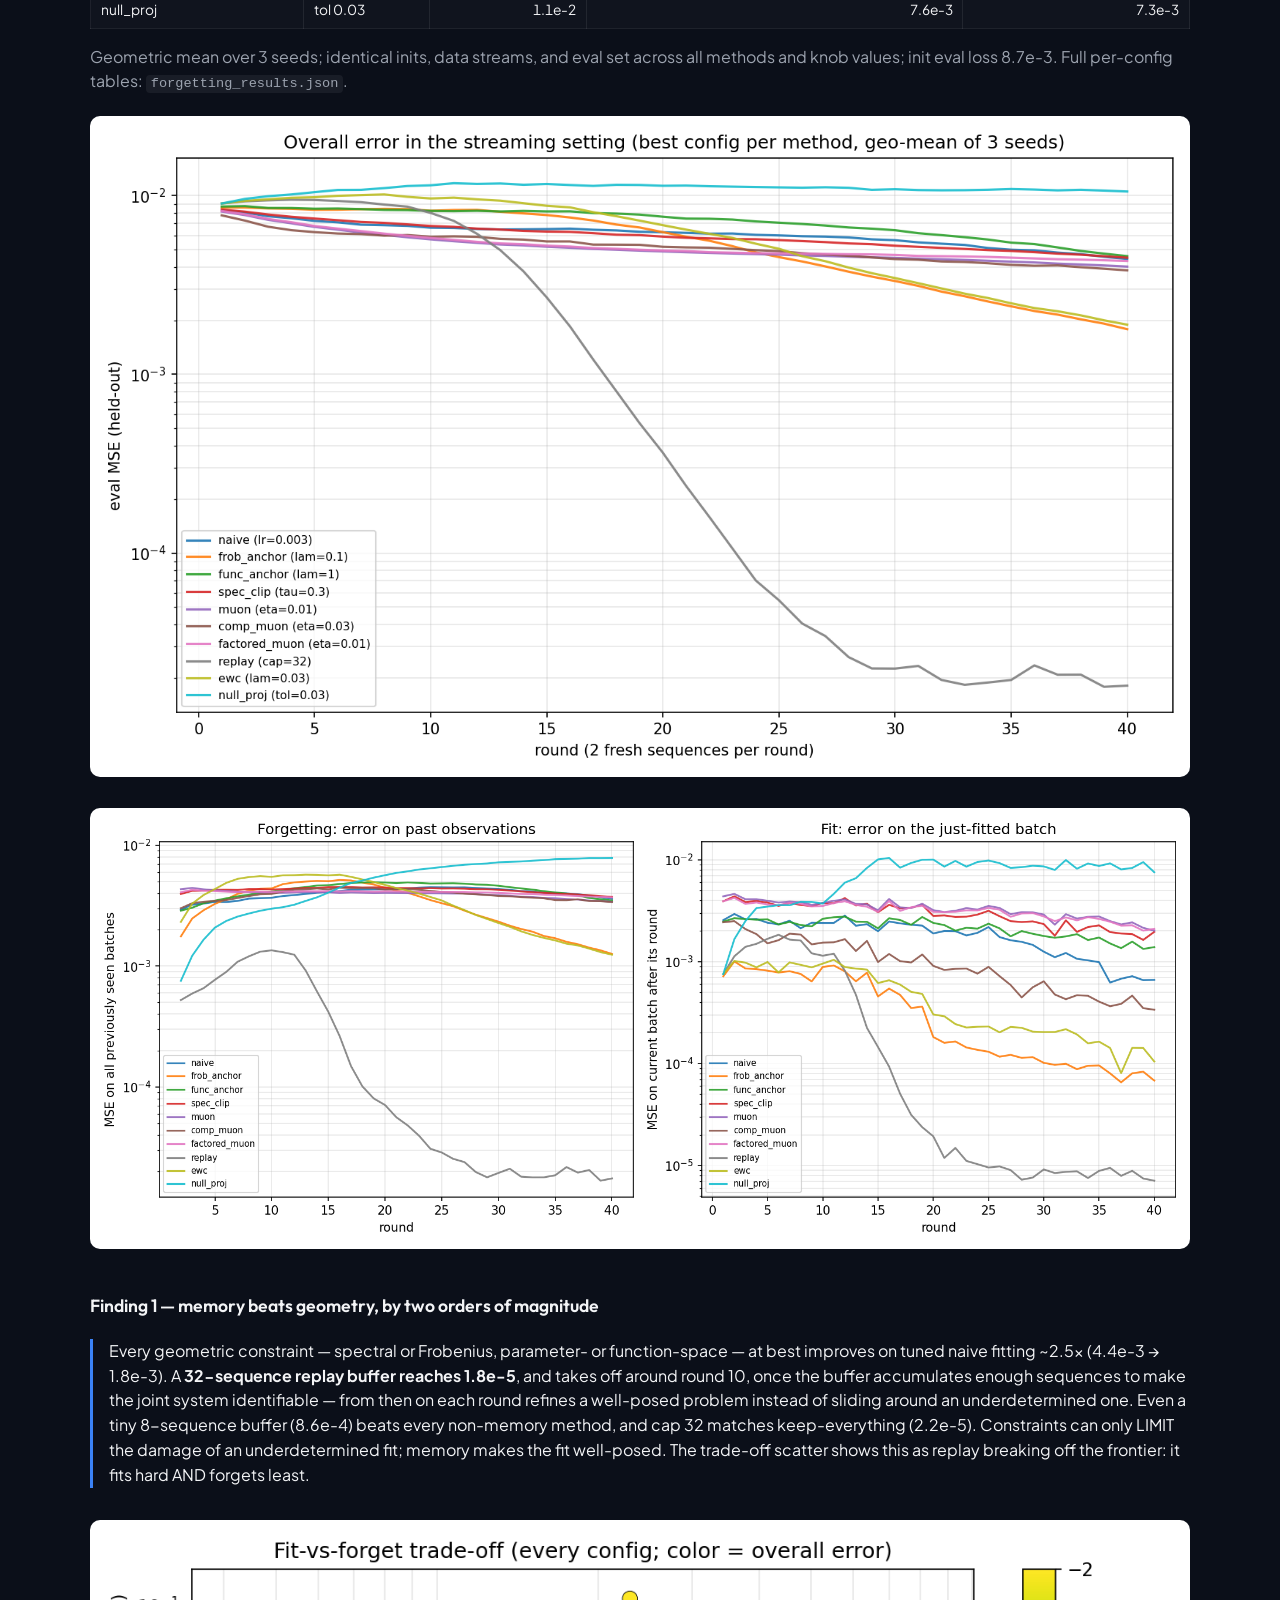
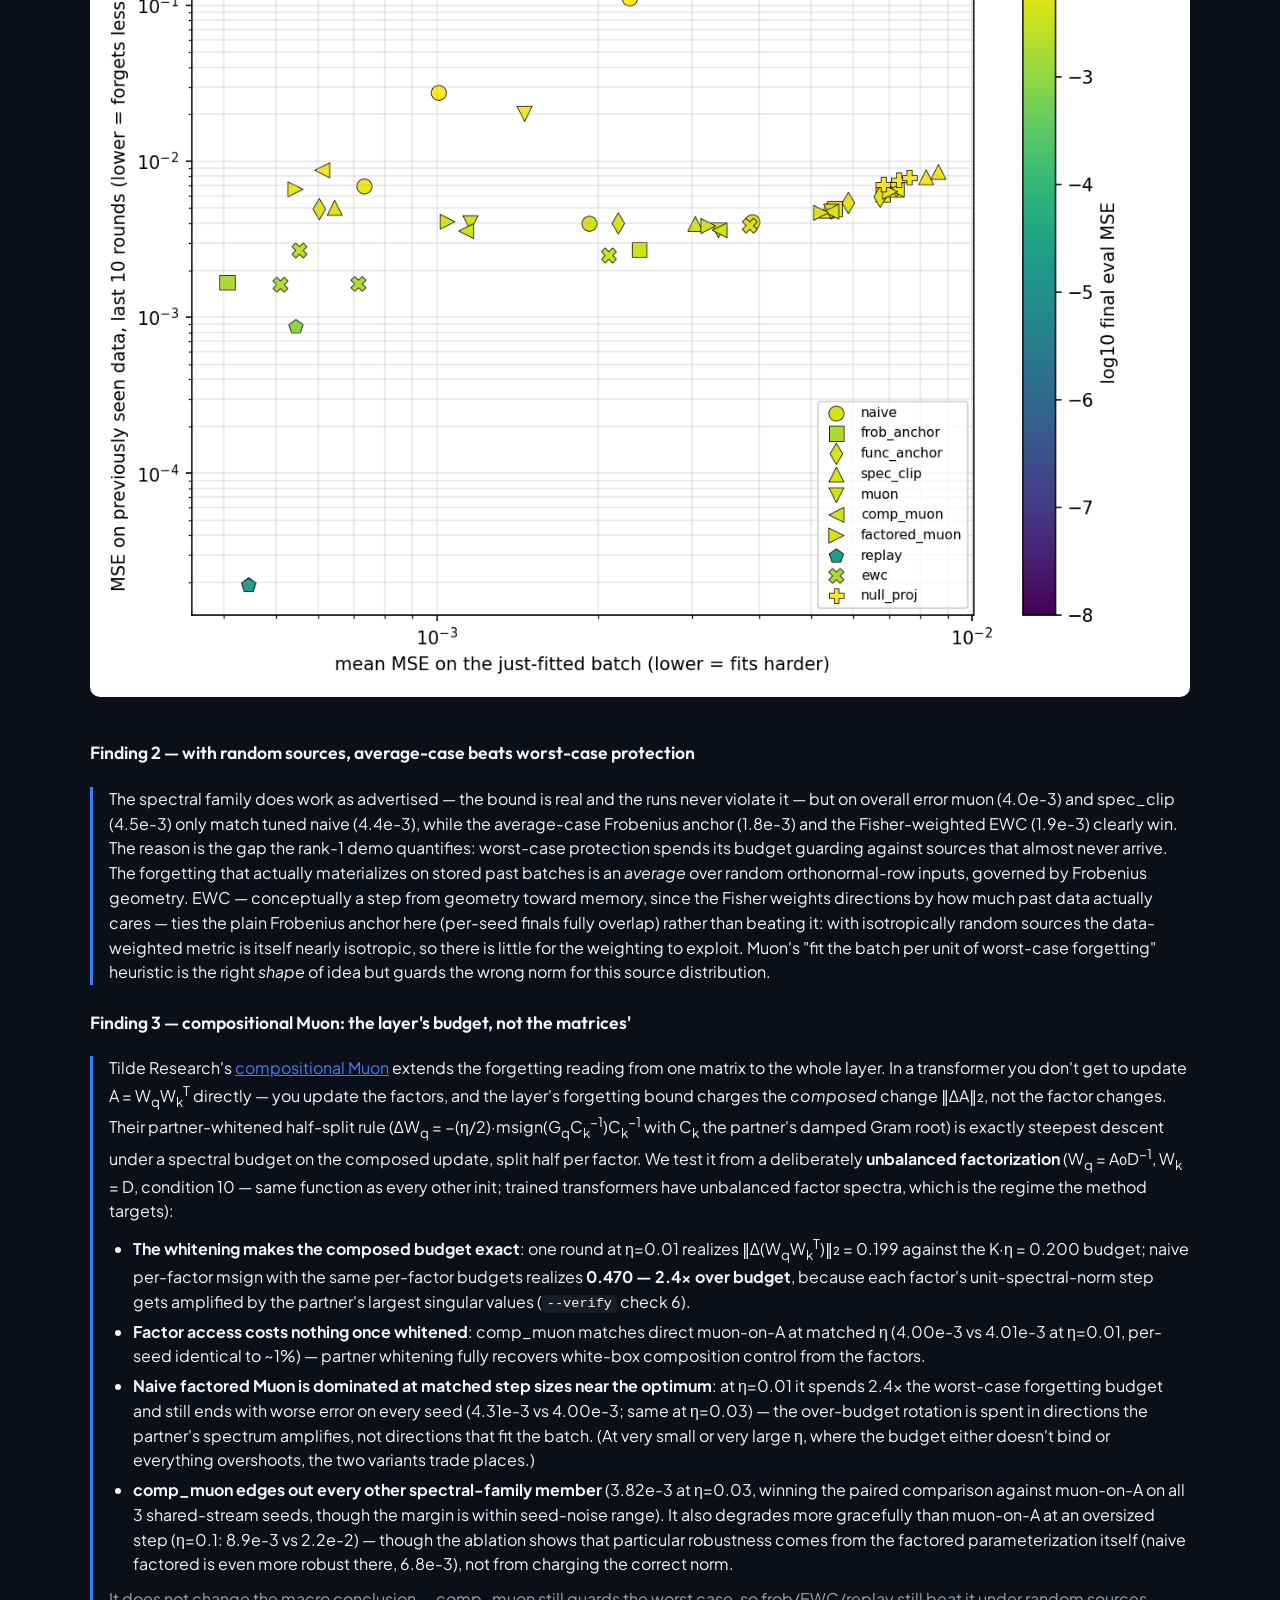
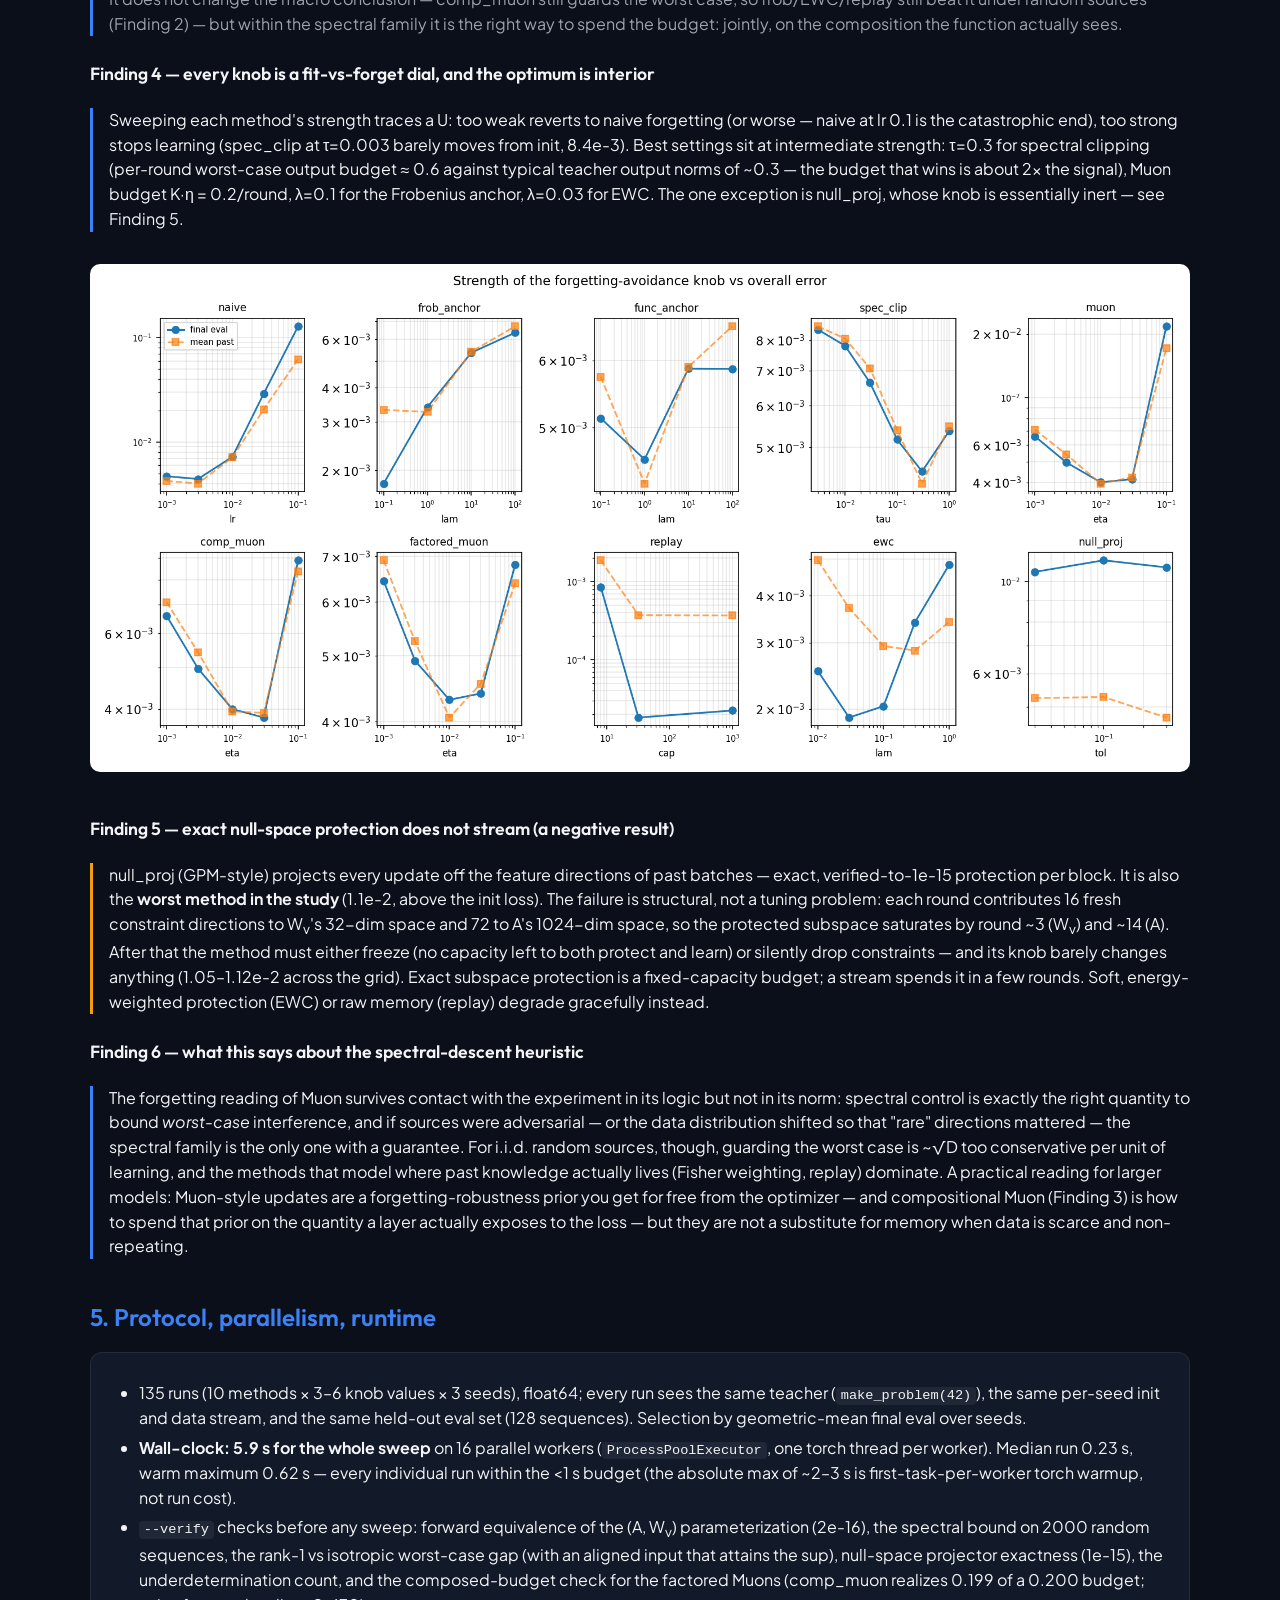
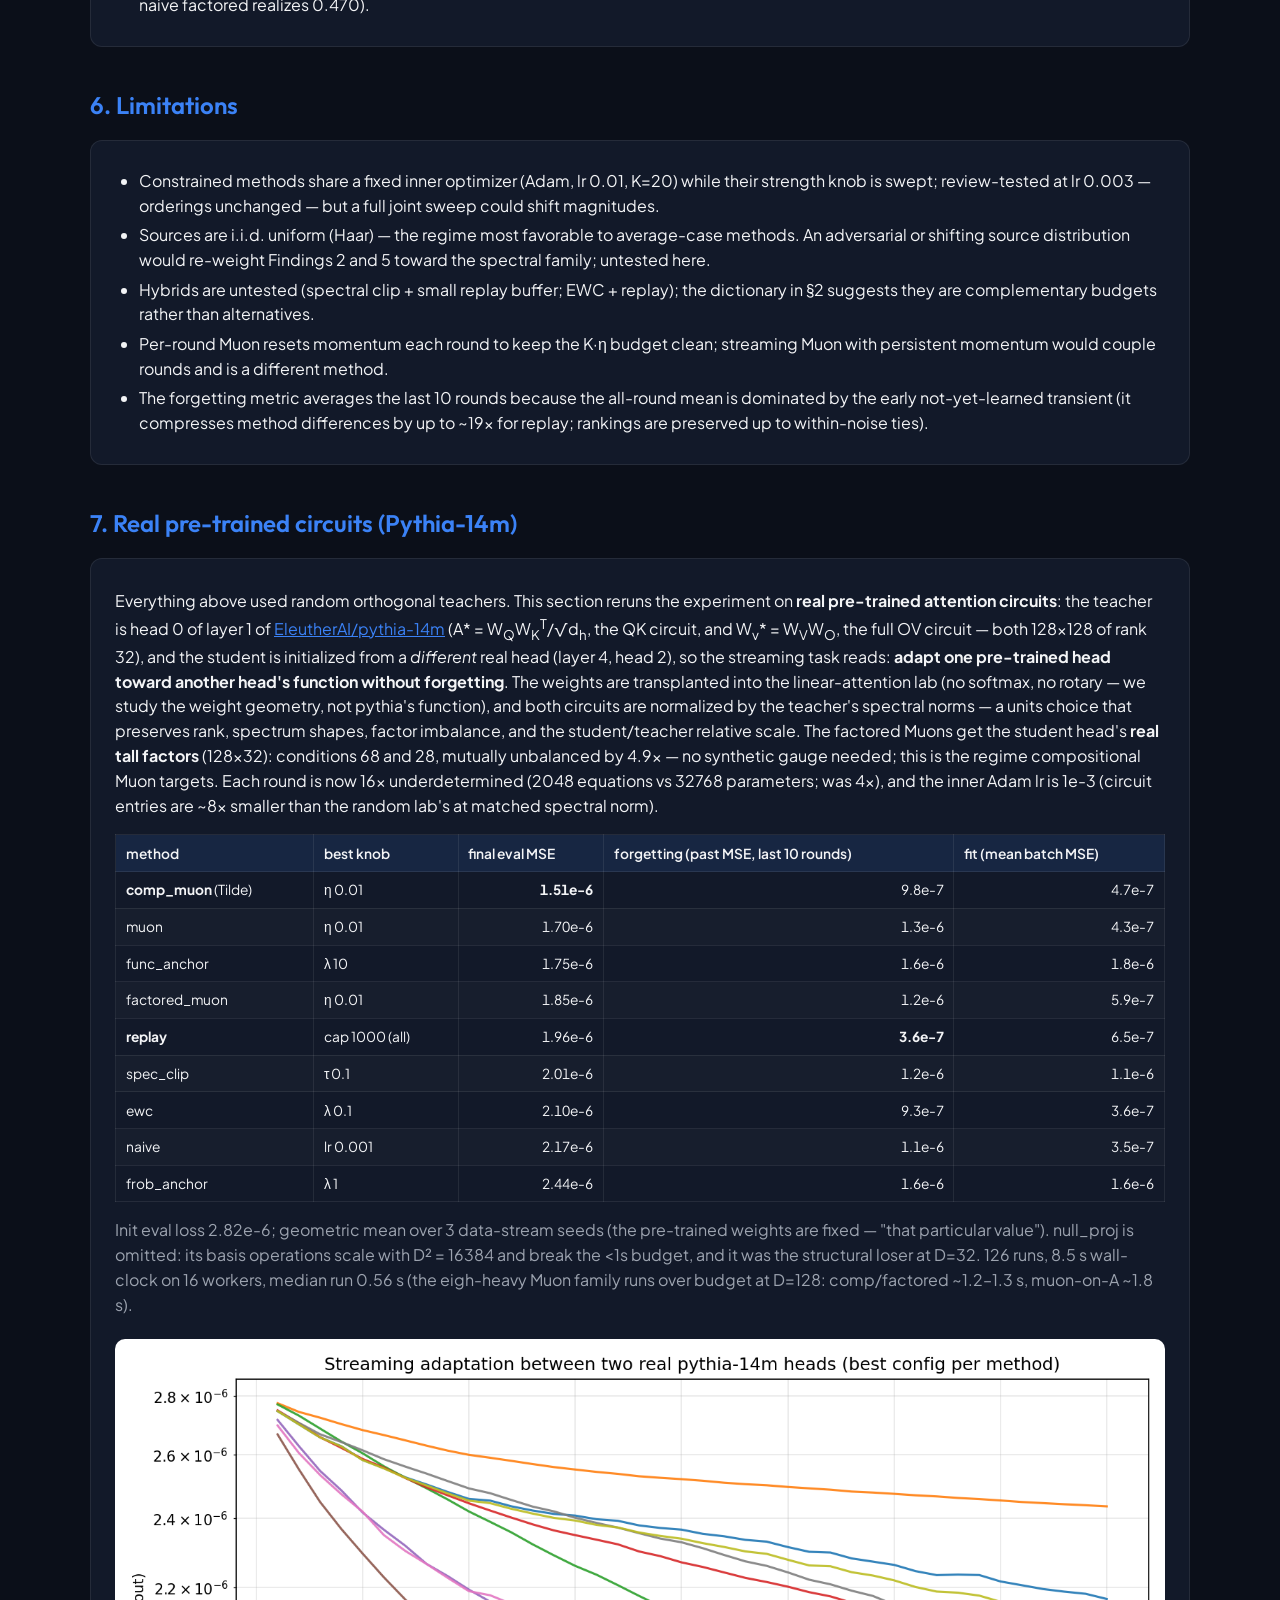
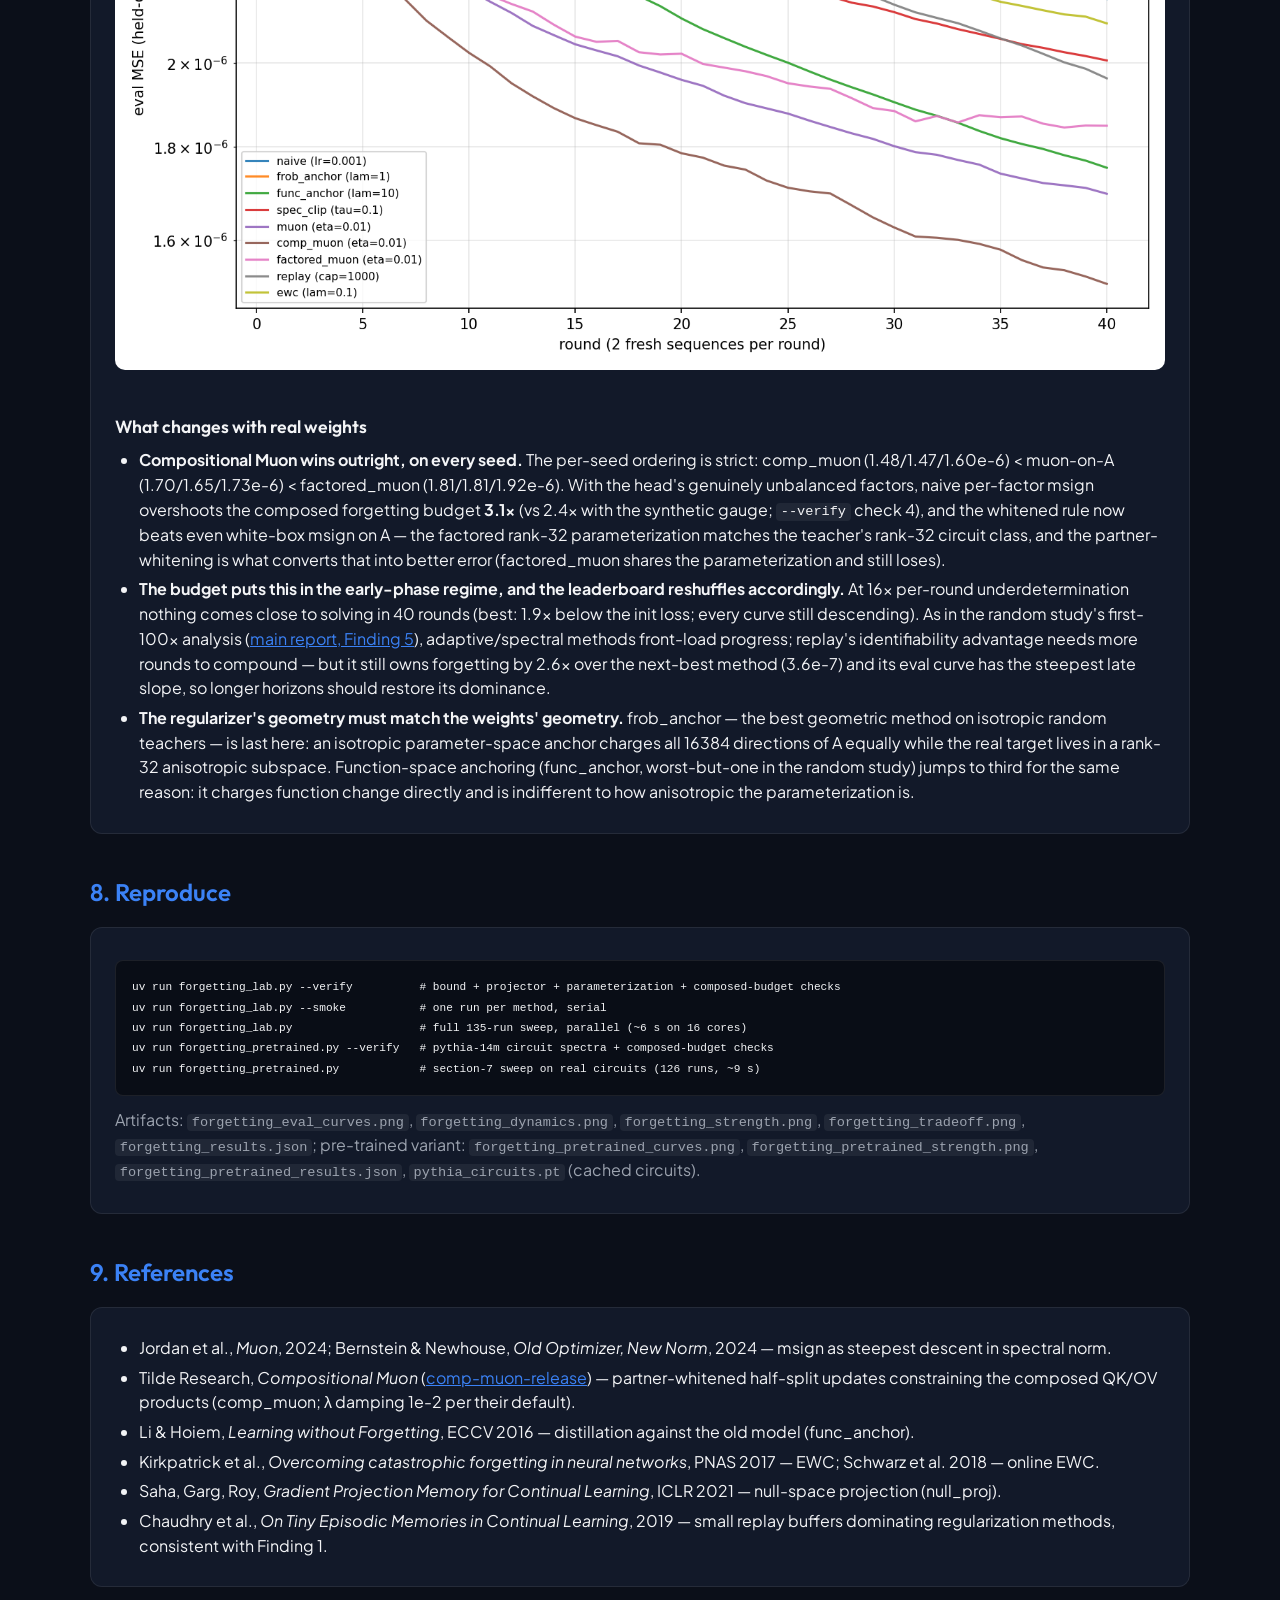
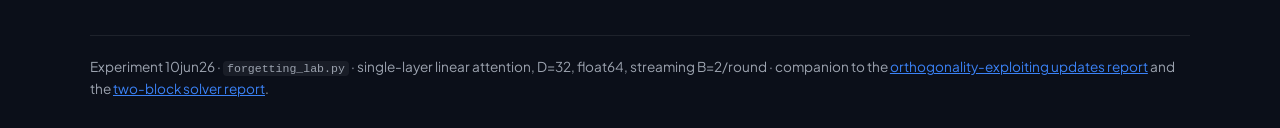
==== commit dd97de45: "Rerun the forgetting study on real pre-trained pythia-14m circuits Teacher = QK and OV circuits of p" ====
--- a/reports/forgetting_report.html
+++ b/reports/forgetting_report.html
@@ -376,19 +376,86 @@
     </ul>
 </div>
 
-<h2>7. Reproduce</h2>
-<div class="card">
-<pre><code>uv run forgetting_lab.py --verify   # bound + projector + parameterization + composed-budget checks
-uv run forgetting_lab.py --smoke    # one run per method, serial
-uv run forgetting_lab.py            # full 135-run sweep, parallel (~6 s on 16 cores)</code></pre>
+<h2>7. Real pre-trained circuits (Pythia-14m)</h2>
+<div class="card">
+    <p>
+        Everything above used random orthogonal teachers. This section reruns the experiment on <b>real
+        pre-trained attention circuits</b>: the teacher is head 0 of layer 1 of
+        <a href="https://huggingface.co/EleutherAI/pythia-14m">EleutherAI/pythia-14m</a>
+        (A* = W<sub>Q</sub>W<sub>K</sub><sup>T</sup>/√d<sub>h</sub>, the QK circuit, and
+        W<sub>v</sub>* = W<sub>V</sub>W<sub>O</sub>, the full OV circuit — both 128×128 of rank 32), and the student
+        is initialized from a <i>different</i> real head (layer 4, head 2), so the streaming task reads:
+        <b>adapt one pre-trained head toward another head's function without forgetting</b>.
+        The weights are transplanted into the linear-attention lab (no softmax, no rotary — we study the weight
+        geometry, not pythia's function), and both circuits are normalized by the teacher's spectral norms —
+        a units choice that preserves rank, spectrum shapes, factor imbalance, and the student/teacher relative
+        scale. The factored Muons get the student head's <b>real tall factors</b> (128×32): conditions 68 and 28,
+        mutually unbalanced by 4.9x — no synthetic gauge needed; this is the regime compositional Muon targets.
+        Each round is now 16x underdetermined (2048 equations vs 32768 parameters; was 4x), and the inner Adam lr
+        is 1e-3 (circuit entries are ~8x smaller than the random lab's at matched spectral norm).
+    </p>
+    <table>
+        <thead><tr><th>method</th><th>best knob</th><th class="num">final eval MSE</th>
+            <th class="num">forgetting (past MSE, last 10 rounds)</th><th class="num">fit (mean batch MSE)</th></tr></thead>
+        <tbody>
+        <tr><td><b>comp_muon</b> (Tilde)</td><td>η 0.01</td><td class="num"><b>1.51e-6</b></td><td class="num">9.8e-7</td><td class="num">4.7e-7</td></tr>
+        <tr><td>muon</td><td>η 0.01</td><td class="num">1.70e-6</td><td class="num">1.3e-6</td><td class="num">4.3e-7</td></tr>
+        <tr><td>func_anchor</td><td>λ 10</td><td class="num">1.75e-6</td><td class="num">1.6e-6</td><td class="num">1.8e-6</td></tr>
+        <tr><td>factored_muon</td><td>η 0.01</td><td class="num">1.85e-6</td><td class="num">1.2e-6</td><td class="num">5.9e-7</td></tr>
+        <tr><td><b>replay</b></td><td>cap 1000 (all)</td><td class="num">1.96e-6</td><td class="num"><b>3.6e-7</b></td><td class="num">6.5e-7</td></tr>
+        <tr><td>spec_clip</td><td>τ 0.1</td><td class="num">2.01e-6</td><td class="num">1.2e-6</td><td class="num">1.1e-6</td></tr>
+        <tr><td>ewc</td><td>λ 0.1</td><td class="num">2.10e-6</td><td class="num">9.3e-7</td><td class="num">3.6e-7</td></tr>
+        <tr><td>naive</td><td>lr 0.001</td><td class="num">2.17e-6</td><td class="num">1.1e-6</td><td class="num">3.5e-7</td></tr>
+        <tr><td>frob_anchor</td><td>λ 1</td><td class="num">2.44e-6</td><td class="num">1.6e-6</td><td class="num">1.6e-6</td></tr>
+        </tbody>
+    </table>
+    <p class="muted">Init eval loss 2.82e-6; geometric mean over 3 data-stream seeds (the pre-trained weights are
+    fixed — "that particular value"). null_proj is omitted: its basis operations scale with D² = 16384 and break
+    the &lt;1s budget, and it was the structural loser at D=32. 126 runs, 8.5&thinsp;s wall-clock on 16 workers,
+    median run 0.56&thinsp;s (the eigh-heavy Muon family runs over budget at D=128: comp/factored ~1.2–1.3&thinsp;s,
+    muon-on-A ~1.8&thinsp;s).</p>
+    <img class="plot" src="forgetting_pretrained_curves.png" alt="Streaming adaptation between two real pythia heads">
+    <h3>What changes with real weights</h3>
+    <ul>
+        <li><b>Compositional Muon wins outright, on every seed.</b> The per-seed ordering is strict:
+            comp_muon (1.48/1.47/1.60e-6) &lt; muon-on-A (1.70/1.65/1.73e-6) &lt; factored_muon (1.81/1.81/1.92e-6).
+            With the head's genuinely unbalanced factors, naive per-factor msign overshoots the composed forgetting
+            budget <b>3.1x</b> (vs 2.4x with the synthetic gauge; <code>--verify</code> check 4), and the whitened rule
+            now beats even white-box msign on A — the factored rank-32 parameterization matches the teacher's
+            rank-32 circuit class, and the partner-whitening is what converts that into better error
+            (factored_muon shares the parameterization and still loses).</li>
+        <li><b>The budget puts this in the early-phase regime, and the leaderboard reshuffles accordingly.</b>
+            At 16x per-round underdetermination nothing comes close to solving in 40 rounds (best: 1.9x below the
+            init loss; every curve still descending). As in the random study's first-100x analysis
+            (<a href="ortho_updates_report.html">main report, Finding 5</a>), adaptive/spectral methods front-load
+            progress; replay's identifiability advantage needs more rounds to compound — but it still owns
+            forgetting by 2.6x over the next-best method (3.6e-7) and its eval curve has the steepest late slope,
+            so longer horizons should restore its dominance.</li>
+        <li><b>The regularizer's geometry must match the weights' geometry.</b> frob_anchor — the best geometric
+            method on isotropic random teachers — is last here: an isotropic parameter-space anchor charges all
+            16384 directions of A equally while the real target lives in a rank-32 anisotropic subspace.
+            Function-space anchoring (func_anchor, worst-but-one in the random study) jumps to third for the same
+            reason: it charges function change directly and is indifferent to how anisotropic the parameterization is.</li>
+    </ul>
+</div>
+
+<h2>8. Reproduce</h2>
+<div class="card">
+<pre><code>uv run forgetting_lab.py --verify          # bound + projector + parameterization + composed-budget checks
+uv run forgetting_lab.py --smoke           # one run per method, serial
+uv run forgetting_lab.py                   # full 135-run sweep, parallel (~6 s on 16 cores)
+uv run forgetting_pretrained.py --verify   # pythia-14m circuit spectra + composed-budget checks
+uv run forgetting_pretrained.py            # section-7 sweep on real circuits (126 runs, ~9 s)</code></pre>
 <p class="muted">
     Artifacts: <code>forgetting_eval_curves.png</code>, <code>forgetting_dynamics.png</code>,
     <code>forgetting_strength.png</code>, <code>forgetting_tradeoff.png</code>,
-    <code>forgetting_results.json</code> (all per-config curves and summaries).
+    <code>forgetting_results.json</code>; pre-trained variant:
+    <code>forgetting_pretrained_curves.png</code>, <code>forgetting_pretrained_strength.png</code>,
+    <code>forgetting_pretrained_results.json</code>, <code>pythia_circuits.pt</code> (cached circuits).
 </p>
 </div>
 
-<h2>8. References</h2>
+<h2>9. References</h2>
 <div class="card">
 <ul>
     <li>Jordan et al., <i>Muon</i>, 2024; Bernstein &amp; Newhouse, <i>Old Optimizer, New Norm</i>, 2024 — msign as steepest descent in spectral norm.</li>
